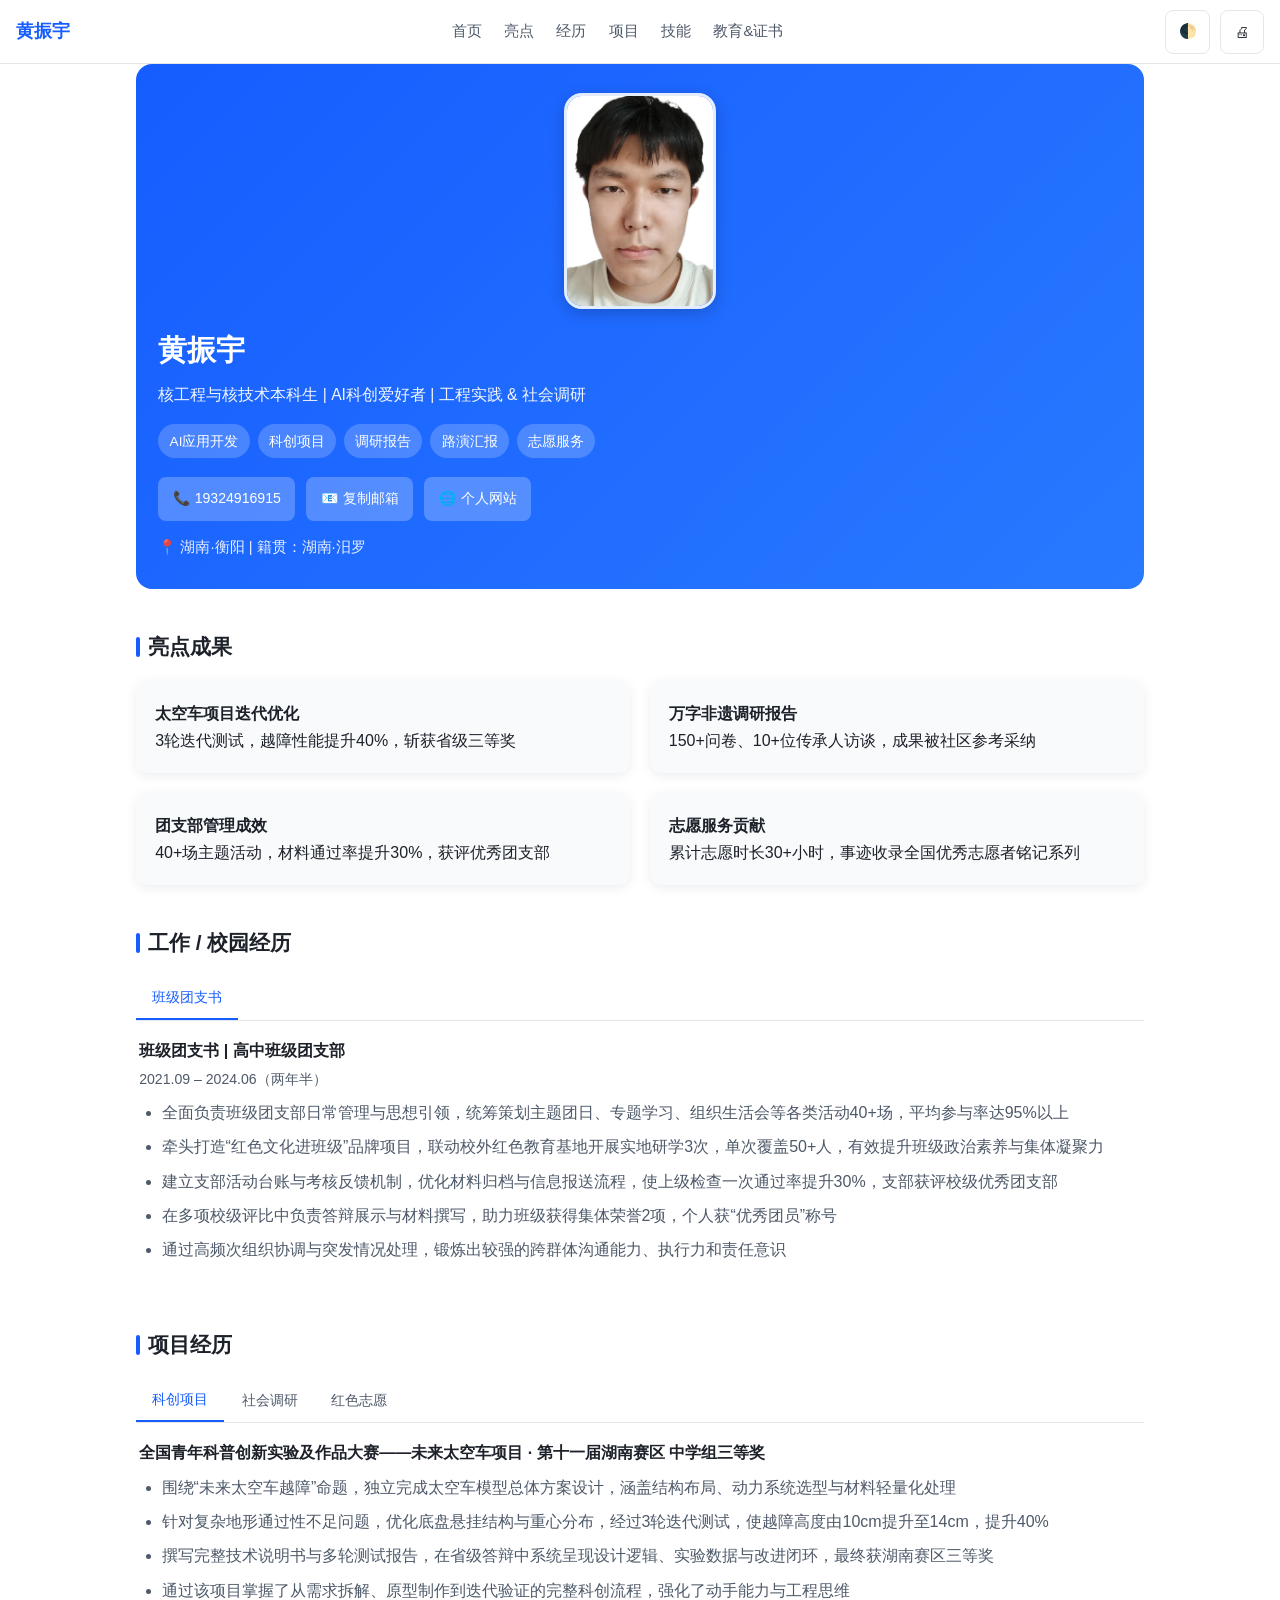
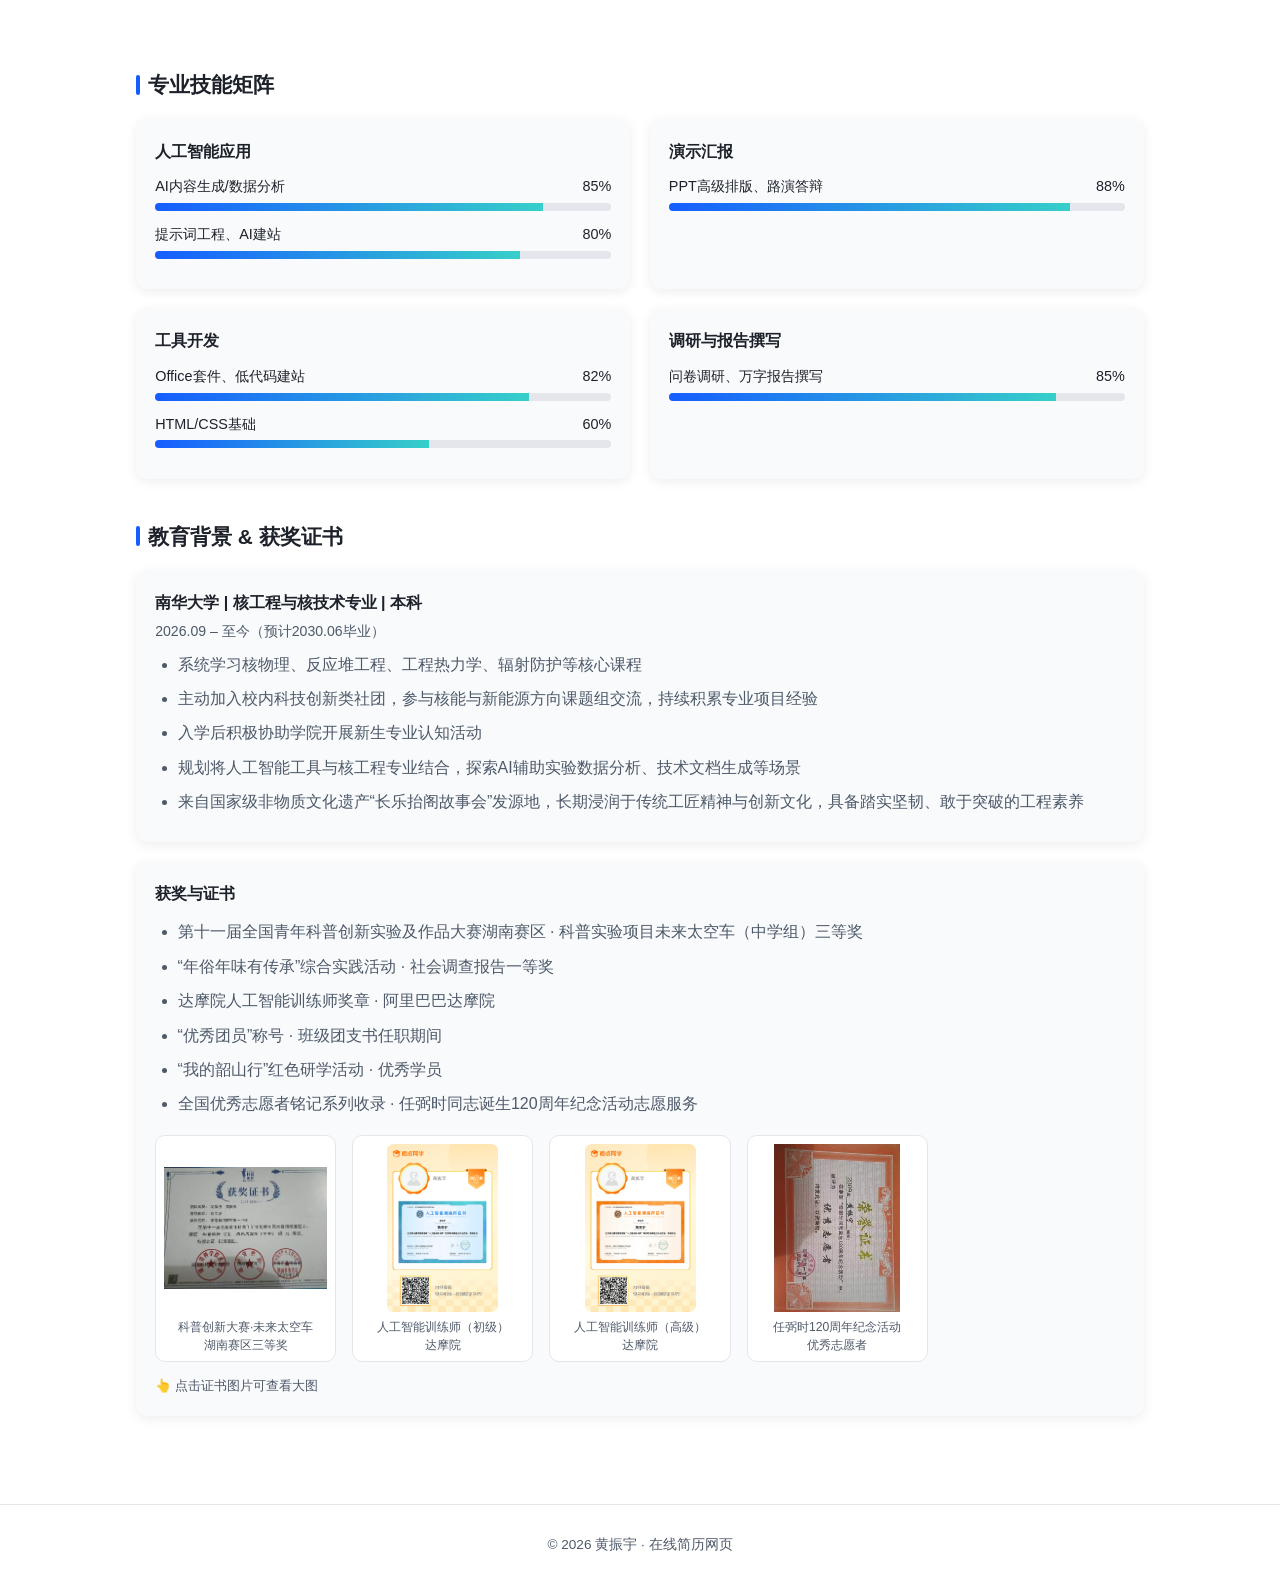
==== index.html @ b3773272 "Rename resume HTML to index.html for GitHub Pages" ====
<!DOCTYPE html>
<html lang="zh‑CN">
<head>
    <meta charset="UTF-8">
    <!-- 移动优先 viewport，禁止缩放 -->
    <meta name="viewport" content="width=device-width, initial-scale=1.0, maximum-scale=1.0, user-scalable=no">
    <title>黄振宇 - 个人简历</title>
    <style>
        :root {
            --primary:#165DFF;
            --secondary:#36CFC9;
            --bg-main:#ffffff;
            --bg-card:#f8fafc;
            --bg-nav:rgba(255,255,255,.94);
            --text-main:#1d2129;
            --text-secondary:#4e5969;
            --border:#e5e6eb;
            --shadow:0 3px 12px rgba(0,0,0,.07);
            --tap:180ms ease;
        }
        .dark{
            --primary:#4080ff;
            --secondary:#36CFC9;
            --bg-main:#17171a;
            --bg-card:#232327;
            --bg-nav:rgba(23,23,26,.94);
            --text-main:#f2f3f5;
            --text-secondary:#b8b9bf;
            --border:#333338;
            --shadow:0 3px 12px rgba(0,0,0,.32);
        }
        @media(prefers-reduced-motion:reduce){*,::before,::after{animation:none !important;transition:none !important;}}
        *{margin:0;padding:0;box-sizing:border-box;-webkit-tap-highlight-color:transparent;}
        html{scroll-behavior:smooth;font-size:16px;}
        body{
            font-family:-apple-system,BlinkMacSystemFont,"PingFang SC","Microsoft YaHei",sans-serif;
            background:var(--bg-main);
            color:var(--text-main);
            line-height:1.7;
            transition:background var(--tap),color var(--tap);
            padding-top:64px;
        }
        nav{
            position:fixed;top:0;left:0;right:0;height:64px;
            background:var(--bg-nav);
            backdrop-filter:blur(10px);
            border-bottom:1px solid var(--border);
            z-index:999;
            padding:0 1rem;
        }
        .nav-inner{
            width:100%;height:100%;display:flex;justify-content:space-between;align-items:center;
        }
        .nav-logo{font-weight:700;font-size:1.1rem;color:var(--primary)}
        .nav-links{display:none;}
        .nav-actions{display:flex;gap:.6rem}
        button{
            min-height:44px;min-width:44px;
            cursor:pointer;border:none;border-radius:8px;
            padding:.5rem .8rem;font-size:.9rem;
            transition:all var(--tap);
        }
        .btn-ghost{background:transparent;border:1px solid var(--border);color:var(--text-main)}
        .btn-ghost:active{background:var(--bg-card)}
        .container{width:100%;max-width:720px;margin:0 auto;padding:0 1rem 3rem;}
        section{margin-bottom:2.5rem}
        .hero{
            padding:1.8rem 1.4rem;border-radius:16px;
            background:linear-gradient(135deg,var(--primary),#2979ff);color:#fff;
        }
        .hero h1{font-size:1.8rem;margin-bottom:.4rem}
        .hero-sub{font-size:.98rem;opacity:.94;margin-bottom:1rem}
        .badge-row{display:flex;flex-wrap:wrap;gap:.5rem;margin:1rem 0}
        .badge{background:rgba(255,255,255,.2);padding:.32rem .7rem;border-radius:999px;font-size:.85rem}
        .contact-row{display:flex;flex-wrap:wrap;gap:.7rem;margin-top:1.2rem}
        .contact-btn{
            min-height:44px;
            background:rgba(255,255,255,.24);color:#fff;text-decoration:none;
            padding:.5rem .9rem;border-radius:8px;font-size:.88rem;display:inline-flex;gap:.3rem;align-items:center;
        }
        .section-title{font-size:1.3rem;font-weight:600;margin-bottom:1rem;display:flex;align-items:center;gap:.5rem}
        .section-title::before{content:"";width:4px;height:20px;background:var(--primary);border-radius:2px}
        .highlight-grid{display:grid;grid-template-columns:1fr;gap:1rem}
        .card{
            background:var(--bg-card);border-radius:12px;padding:1.2rem;
            box-shadow:var(--shadow);transition:transform var(--tap),box-shadow var(--tap);
        }
        .card:active{transform:translateY(-2px)}
        .tabs-wrap{margin-top:.8rem}
        .tab-bar{display:flex;overflow-x:auto;-webkit-overflow-scrolling:touch;border-bottom:1px solid var(--border);gap:.1rem}
        .tab-btn{
            background:transparent;color:var(--text-secondary);
            border-radius:8px 8px 0 0;padding:.7rem 1rem;white-space:nowrap;
        }
        .tab-btn.active{color:var(--primary);border-bottom:2px solid var(--primary)}
        .tab-panel{display:none;padding:1rem .2rem}
        .tab-panel.active{display:block}
        .timeline-item{margin-bottom:1.4rem;padding-bottom:1.2rem;border-bottom:1px dashed var(--border)}
        .timeline-item:last-child{border:none;margin-bottom:0;padding-bottom:0}
        .item-head{display:flex;flex-direction:column;gap:.2rem;margin-bottom:.4rem}
        .item-title{font-weight:600;font-size:1rem}
        .item-time{color:var(--text-secondary);font-size:.88rem}
        ul{padding-left:1.4rem;color:var(--text-secondary)}
        li{margin:.45rem 0}
        .skill-matrix{display:grid;grid-template-columns:1fr;gap:1.2rem}
        .skill-group h4{margin-bottom:.6rem}
        .skill-bar-wrap{margin-bottom:.7rem}
        .skill-name{display:flex;justify-content:space-between;font-size:.9rem;margin-bottom:.25rem}
        .skill-bar-bg{height:8px;background:var(--border);border-radius:999px;overflow:hidden}
        .skill-bar-fill{height:100%;background:linear-gradient(90deg,var(--primary),var(--secondary))}
        footer{text-align:center;color:var(--text-secondary);font-size:.85rem;padding:1.8rem 1rem;border-top:1px solid var(--border)}
        #backTop{
            position:fixed;bottom:20px;right:16px;width:48px;height:48px;border-radius:50%;
            background:var(--primary);color:#fff;border:none;box-shadow:var(--shadow);display:none;z-index:100;
        }
        /* 头像 */
        .avatar{
            width:128px;height:182px;border-radius:18px;
            object-fit:cover;
            margin:0 auto 1.1rem;display:block;
            border:3px solid rgba(255,255,255,.88);
            box-shadow:0 4px 16px rgba(0,0,0,.2);
        }
        @media(min-width:720px){.avatar{width:152px;height:216px}}
        /* 证书展示墙 */
        .cert-grid{display:grid;grid-template-columns:repeat(auto-fill,minmax(150px,1fr));gap:1rem;margin-top:1.1rem}
        .cert-item{
            background:var(--bg-main);border:1px solid var(--border);border-radius:10px;
            padding:.5rem .5rem .4rem;cursor:zoom-in;margin:0;
            transition:transform var(--tap),box-shadow var(--tap);
        }
        .cert-item:hover{transform:translateY(-3px);box-shadow:var(--shadow)}
        .cert-item img{width:100%;height:168px;object-fit:contain;border-radius:6px;background:#fff}
        .cert-cap{font-size:.76rem;color:var(--text-secondary);text-align:center;margin-top:.45rem;line-height:1.45}
        /* 证书灯箱 */
        .lightbox{
            position:fixed;inset:0;background:rgba(0,0,0,.84);z-index:2000;
            display:none;align-items:center;justify-content:center;flex-direction:column;padding:1.2rem;
        }
        .lightbox.open{display:flex}
        .lightbox img{max-width:100%;max-height:76vh;border-radius:8px;box-shadow:0 10px 36px rgba(0,0,0,.55)}
        .lightbox-cap{color:#fff;margin-top:.85rem;font-size:.9rem;text-align:center}
        .lightbox-close{
            position:absolute;top:12px;right:12px;width:44px;height:44px;border-radius:50%;
            background:rgba(255,255,255,.16);color:#fff;font-size:1.5rem;line-height:44px;text-align:center;
            cursor:pointer;border:none;padding:0;
        }
        /* 打印样式 */
        @media print{
            nav,#backTop,.nav-actions{display:none !important}
            body{padding-top:0;background:#fff !important;color:#000 !important}
            .hero{background:#fff !important;color:#000 !important}
            .badge{background:#eee !important}
            .contact-btn{background:#eee !important;color:#000 !important}
            .card{box-shadow:none;border:1px solid #ddd}
            .cert-grid{grid-template-columns:1fr 1fr;gap:.6rem}
            .cert-item img{height:120px}
        }
        /* 平板大屏增强 */
        @media(min-width:720px){
            .highlight-grid,.skill-matrix{grid-template-columns:1fr 1fr;gap:1.2rem}
            .nav-links{display:flex;gap:1.4rem}
            .nav-links a{color:var(--text-secondary);text-decoration:none;font-size:.92rem}
            .nav-links a:hover{color:var(--primary)}
            .container{max-width:1040px}
        }
        /* 性能优化：图片基础样式 + 懒加载兼容提示 */
        img{
            max-width:100%;
            height:auto;
            display:block;
        }
    </style>
</head>
<body>
    <nav>
        <div class="nav-inner">
            <div class="nav-logo">黄振宇</div>
            <div class="nav-links">
                <a href="#hero">首页</a>
                <a href="#highlights">亮点</a>
                <a href="#experience">经历</a>
                <a href="#projects">项目</a>
                <a href="#skills">技能</a>
                <a href="#edu">教育&证书</a>
            </div>
            <div class="nav-actions">
                <button id="themeToggle" class="btn-ghost">🌓</button>
                <button id="printBtn" class="btn-ghost">🖨</button>
            </div>
        </div>
    </nav>
    <main class="container">
        <section id="hero" class="hero">
            <img class="avatar" src="[data-uri]" alt="黄振宇证件照" width="128" height="182">
            <h1>黄振宇</h1>
            <div class="hero-sub">核工程与核技术本科生 | AI科创爱好者 | 工程实践 & 社会调研</div>
            <div class="badge-row">
                <span class="badge">AI应用开发</span>
                <span class="badge">科创项目</span>
                <span class="badge">调研报告</span>
                <span class="badge">路演汇报</span>
                <span class="badge">志愿服务</span>
            </div>
            <div class="contact-row">
                <a class="contact-btn" href="tel:19324916915">📞 19324916915</a>
                <button class="contact-btn" id="copyMail">📧 复制邮箱</button>
                <a class="contact-btn" target="_blank" href="https://huangzhenyu.netlify.app">🌐 个人网站</a>
            </div>
            <div style="margin-top:.9rem;font-size:.92rem;opacity:0.9;">📍 湖南·衡阳 | 籍贯：湖南·汨罗</div>
        </section>
        <!-- 如果后续添加头像图片，使用下面WebP+懒加载写法示例
        <picture>
            <source srcset="avatar.webp" type="image/webp">
            <img src="avatar.jpg" alt="头像" loading="lazy" width="200" height="200">
        </picture>
        -->
        <section id="highlights">
            <h2 class="section-title">亮点成果</h2>
            <div class="highlight-grid">
                <div class="card">
                    <h4>太空车项目迭代优化</h4>
                    <p>3轮迭代测试，越障性能提升40%，斩获省级三等奖</p>
                </div>
                <div class="card">
                    <h4>万字非遗调研报告</h4>
                    <p>150+问卷、10+位传承人访谈，成果被社区参考采纳</p>
                </div>
                <div class="card">
                    <h4>团支部管理成效</h4>
                    <p>40+场主题活动，材料通过率提升30%，获评优秀团支部</p>
                </div>
                <div class="card">
                    <h4>志愿服务贡献</h4>
                    <p>累计志愿时长30+小时，事迹收录全国优秀志愿者铭记系列</p>
                </div>
            </div>
        </section>
        <section id="experience">
            <h2 class="section-title">工作 / 校园经历</h2>
            <div class="tabs-wrap">
                <div class="tab-bar" role="tablist">
                    <button class="tab-btn active" role="tab" aria-selected="true" data-panel-id="exp‑1">班级团支书</button>
                </div>
                <div id="exp‑1" class="tab-panel active" role="tabpanel">
                    <div class="timeline-item">
                        <div class="item-head">
                            <div class="item-title">班级团支书 | 高中班级团支部</div>
                            <div class="item-time">2021.09 – 2024.06（两年半）</div>
                        </div>
                        <ul>
                            <li>全面负责班级团支部日常管理与思想引领，统筹策划主题团日、专题学习、组织生活会等各类活动40+场，平均参与率达95%以上</li>
                            <li>牵头打造“红色文化进班级”品牌项目，联动校外红色教育基地开展实地研学3次，单次覆盖50+人，有效提升班级政治素养与集体凝聚力</li>
                            <li>建立支部活动台账与考核反馈机制，优化材料归档与信息报送流程，使上级检查一次通过率提升30%，支部获评校级优秀团支部</li>
                            <li>在多项校级评比中负责答辩展示与材料撰写，助力班级获得集体荣誉2项，个人获“优秀团员”称号</li>
                            <li>通过高频次组织协调与突发情况处理，锻炼出较强的跨群体沟通能力、执行力和责任意识</li>
                        </ul>
                    </div>
                </div>
            </div>
        </section>
        <section id="projects">
            <h2 class="section-title">项目经历</h2>
            <div class="tabs-wrap">
                <div class="tab-bar" role="tablist">
                    <button class="tab-btn active" role="tab" aria-selected="true" data-panel-id="proj‑1">科创项目</button>
                    <button class="tab-btn" role="tab" aria-selected="false" data-panel-id="proj‑2">社会调研</button>
                    <button class="tab-btn" role="tab" aria-selected="false" data-panel-id="proj‑3">红色志愿</button>
                </div>
                <div id="proj‑1" class="tab-panel active" role="tabpanel">
                    <div class="timeline-item">
                        <div class="item-head">
                            <div class="item-title">全国青年科普创新实验及作品大赛——未来太空车项目 · 第十一届湖南赛区 中学组三等奖</div>
                        </div>
                        <ul>
                            <li>围绕“未来太空车越障”命题，独立完成太空车模型总体方案设计，涵盖结构布局、动力系统选型与材料轻量化处理</li>
                            <li>针对复杂地形通过性不足问题，优化底盘悬挂结构与重心分布，经过3轮迭代测试，使越障高度由10cm提升至14cm，提升40%</li>
                            <li>撰写完整技术说明书与多轮测试报告，在省级答辩中系统呈现设计逻辑、实验数据与改进闭环，最终获湖南赛区三等奖</li>
                            <li>通过该项目掌握了从需求拆解、原型制作到迭代验证的完整科创流程，强化了动手能力与工程思维</li>
                        </ul>
                    </div>
                </div>
                <div id="proj‑2" class="tab-panel" role="tabpanel">
                    <div class="timeline-item">
                        <div class="item-head">
                            <div class="item-title">“年俗年味有传承”综合实践活动——社会调查报告 · 一等奖</div>
                        </div>
                        <ul>
                            <li>以家乡长乐古镇年俗文化变迁为选题，聚焦国家级非遗“长乐抬阁故事会”的传承现状，设计结构化问卷并回收有效样本150+份，覆盖18岁以下、18‑45岁、45岁以上三个年龄群体</li>
                            <li>采用实地访谈与参与观察法，访谈非遗传承人、古镇长者及文化工作者10+位，整理口述资料2万余字，系统梳理抬阁故事会从筹备、展演到传承的完整链条</li>
                            <li>独立完成8000字调查报告，提出“数字传播+校园传承+文旅融合”三路径保护建议，获综合实践活动一等奖</li>
                            <li>报告被选为校级优秀案例进行展示，相关建议被社区文化站参考采纳，并作为长乐镇非遗进校园活动素材</li>
                        </ul>
                    </div>
                </div>
                <div id="proj‑3" class="tab-panel" role="tabpanel">
                    <div class="timeline-item">
                        <div class="item-head">
                            <div class="item-title">红色文化学习与志愿服务项目</div>
                        </div>
                        <ul>
                            <li>作为核心志愿者参与任弼时同志诞生120周年纪念活动，负责来宾引导、讲解辅助与现场秩序维护，累计服务时长30+小时，事迹被收录于全国优秀志愿者铭记系列</li>
                            <li>参加“我的韶山行”红色研学活动，围绕“青年毛泽东成长路径”开展实地调研与微课题研究，完成专题汇报并获“优秀学员”称号</li>
                            <li>将研学成果转化为PPT课件与分享讲稿，在班级和年级开展3场红色主题分享会，累计覆盖200+人，推动红色文化在青年群体中传播</li>
                            <li>通过系列活动提升了公众表达、内容提炼与志愿服务能力，进一步坚定服务集体、奉献社会的职业信念</li>
                        </ul>
                    </div>
                </div>
            </div>
        </section>
        <section id="skills">
            <h2 class="section-title">专业技能矩阵</h2>
            <div class="skill-matrix">
                <div class="skill-group card">
                    <h4>人工智能应用</h4>
                    <div class="skill-bar-wrap">
                        <div class="skill-name"><span>AI内容生成/数据分析</span><span>85%</span></div>
                        <div class="skill-bar-bg"><div class="skill-bar-fill" style="width:85%"></div></div>
                    </div>
                    <div class="skill-bar-wrap">
                        <div class="skill-name"><span>提示词工程、AI建站</span><span>80%</span></div>
                        <div class="skill-bar-bg"><div class="skill-bar-fill" style="width:80%"></div></div>
                    </div>
                </div>
                <div class="skill-group card">
                    <h4>演示汇报</h4>
                    <div class="skill-bar-wrap">
                        <div class="skill-name"><span>PPT高级排版、路演答辩</span><span>88%</span></div>
                        <div class="skill-bar-bg"><div class="skill-bar-fill" style="width:88%"></div></div>
                    </div>
                </div>
                <div class="skill-group card">
                    <h4>工具开发</h4>
                    <div class="skill-bar-wrap">
                        <div class="skill-name"><span>Office套件、低代码建站</span><span>82%</span></div>
                        <div class="skill-bar-bg"><div class="skill-bar-fill" style="width:82%"></div></div>
                    </div>
                    <div class="skill-bar-wrap">
                        <div class="skill-name"><span>HTML/CSS基础</span><span>60%</span></div>
                        <div class="skill-bar-bg"><div class="skill-bar-fill" style="width:60%"></div></div>
                    </div>
                </div>
                <div class="skill-group card">
                    <h4>调研与报告撰写</h4>
                    <div class="skill-bar-wrap">
                        <div class="skill-name"><span>问卷调研、万字报告撰写</span><span>85%</span></div>
                        <div class="skill-bar-bg"><div class="skill-bar-fill" style="width:85%"></div></div>
                    </div>
                </div>
            </div>
        </section>
        <section id="edu">
            <h2 class="section-title">教育背景 &amp; 获奖证书</h2>
            <div class="card">
                <div class="timeline-item">
                    <div class="item-head">
                        <div class="item-title">南华大学 | 核工程与核技术专业 | 本科</div>
                        <div class="item-time">2026.09 – 至今（预计2030.06毕业）</div>
                    </div>
                    <ul>
                        <li>系统学习核物理、反应堆工程、工程热力学、辐射防护等核心课程</li>
                        <li>主动加入校内科技创新类社团，参与核能与新能源方向课题组交流，持续积累专业项目经验</li>
                        <li>入学后积极协助学院开展新生专业认知活动</li>
                        <li>规划将人工智能工具与核工程专业结合，探索AI辅助实验数据分析、技术文档生成等场景</li>
                        <li>来自国家级非物质文化遗产“长乐抬阁故事会”发源地，长期浸润于传统工匠精神与创新文化，具备踏实坚韧、敢于突破的工程素养</li>
                    </ul>
                </div>
            </div>
            <div class="card" style="margin-top:1.2rem">
                <h4 style="margin-bottom:.7rem">获奖与证书</h4>
                <ul>
                    <li>第十一届全国青年科普创新实验及作品大赛湖南赛区 · 科普实验项目未来太空车（中学组）三等奖</li>
                    <li>“年俗年味有传承”综合实践活动 · 社会调查报告一等奖</li>
                    <li>达摩院人工智能训练师奖章 · 阿里巴巴达摩院</li>
                    <li>“优秀团员”称号 · 班级团支书任职期间</li>
                    <li>“我的韶山行”红色研学活动 · 优秀学员</li>
                    <li>全国优秀志愿者铭记系列收录 · 任弼时同志诞生120周年纪念活动志愿服务</li>
                </ul>
                <div class="cert-grid">
                    <figure class="cert-item" tabindex="0" role="button" aria-label="查看证书大图">
                        <img src="[data-uri]" alt="第十一届全国青年科普创新实验暨作品大赛湖南赛区三等奖" loading="lazy">
                        <figcaption class="cert-cap">科普创新大赛·未来太空车<br>湖南赛区三等奖</figcaption>
                    </figure>
                    <figure class="cert-item" tabindex="0" role="button" aria-label="查看证书大图">
                        <img src="[data-uri]" alt="人工智能训练师初级证书" loading="lazy">
                        <figcaption class="cert-cap">人工智能训练师（初级）<br>达摩院</figcaption>
                    </figure>
                    <figure class="cert-item" tabindex="0" role="button" aria-label="查看证书大图">
                        <img src="[data-uri]" alt="人工智能训练师高级证书" loading="lazy">
                        <figcaption class="cert-cap">人工智能训练师（高级）<br>达摩院</figcaption>
                    </figure>
                    <figure class="cert-item" tabindex="0" role="button" aria-label="查看证书大图">
                        <img src="[data-uri]" alt="任弼时同志诞生120周年纪念活动优秀志愿者证书" loading="lazy">
                        <figcaption class="cert-cap">任弼时120周年纪念活动<br>优秀志愿者</figcaption>
                    </figure>
                </div>
                <p style="margin-top:.8rem;font-size:.8rem;color:var(--text-secondary)">👆 点击证书图片可查看大图</p>
            </div>
        </section>
    </main>
    <footer>© 2026 黄振宇 · 在线简历网页</footer>
    <button id="backTop">↑</button>
    <div id="lightbox" class="lightbox" role="dialog" aria-modal="true" aria-label="证书大图预览">
        <button id="lbClose" class="lightbox-close" aria-label="关闭预览">×</button>
        <img id="lbImg" src="" alt="">
        <div id="lbCap" class="lightbox-cap"></div>
    </div>
    <script defer>
        const resume = {
            name:"黄振宇",phone:"19324916915",email:"19324916915@163.com",qq:"3847263450",website:"huangzhenyu.netlify.app"
        };
        //Tab切换
        document.querySelectorAll(".tab-btn").forEach(btn=>{
            btn.addEventListener("click",()=>{
                const panelId=btn.dataset.panelId;
                const parentBar=btn.closest(".tab-bar");
                parentBar.querySelectorAll(".tab-btn").forEach(b=>{b.classList.remove("active");b.setAttribute("aria-selected","false");});
                btn.classList.add("active");btn.setAttribute("aria-selected","true");
                const wrap=parentBar.parentElement;
                wrap.querySelectorAll(".tab-panel").forEach(panel=>panel.classList.remove("active"));
                document.getElementById(panelId).classList.add("active");
            });
        });
        //Tab键盘导航
        document.querySelectorAll('.tab-bar').forEach(bar=>{
            const tabs=Array.from(bar.querySelectorAll('.tab-btn'));
            bar.addEventListener('keydown',e=>{
                const idx=tabs.indexOf(document.activeElement);
                if(e.key==='ArrowRight'){const next=tabs[(idx+1)%tabs.length];next.focus();next.click();}
                else if(e.key==='ArrowLeft'){const prev=tabs[(idx-1+tabs.length)%tabs.length];prev.focus();prev.click();}
            })
        })
        //深浅色模式
        const themeToggle=document.getElementById("themeToggle");
        if(localStorage.getItem("theme")==="dark") document.body.classList.add("dark");
        themeToggle.addEventListener("click",()=>{
            document.body.classList.toggle("dark");
            localStorage.setItem("theme",document.body.classList.contains("dark")?"dark":"light");
        })
        //打印
        document.getElementById("printBtn").onclick=()=>window.print();
        //复制邮箱
        document.getElementById("copyMail").addEventListener("click",async()=>{
            await navigator.clipboard.writeText(resume.email);
            alert("邮箱复制成功："+resume.email);
        })
        //返回顶部
        const backTop=document.getElementById("backTop");
        window.addEventListener("scroll",()=>{backTop.style.display=window.scrollY>400?"block":"none";})
        backTop.onclick=()=>window.scrollTo({top:0,behavior:"smooth"})
        //证书灯箱
        const lightbox=document.getElementById("lightbox");
        const lbImg=document.getElementById("lbImg");
        const lbCap=document.getElementById("lbCap");
        function closeLightbox(){lightbox.classList.remove("open");}
        document.querySelectorAll(".cert-item").forEach(item=>{
            item.addEventListener("click",()=>{
                const img=item.querySelector("img");
                lbImg.src=img.src;
                lbImg.alt=img.alt;
                lbCap.textContent=item.querySelector(".cert-cap").textContent.replace(/<br>/g," ");
                lightbox.classList.add("open");
            });
            item.addEventListener("keydown",e=>{if(e.key==="Enter"||e.key===" "){e.preventDefault();item.click();}});
        });
        document.getElementById("lbClose").addEventListener("click",closeLightbox);
        lightbox.addEventListener("click",e=>{if(e.target===lightbox)closeLightbox();});
        document.addEventListener("keydown",e=>{if(e.key==="Escape")closeLightbox();});
    </script>
</body>
</html>
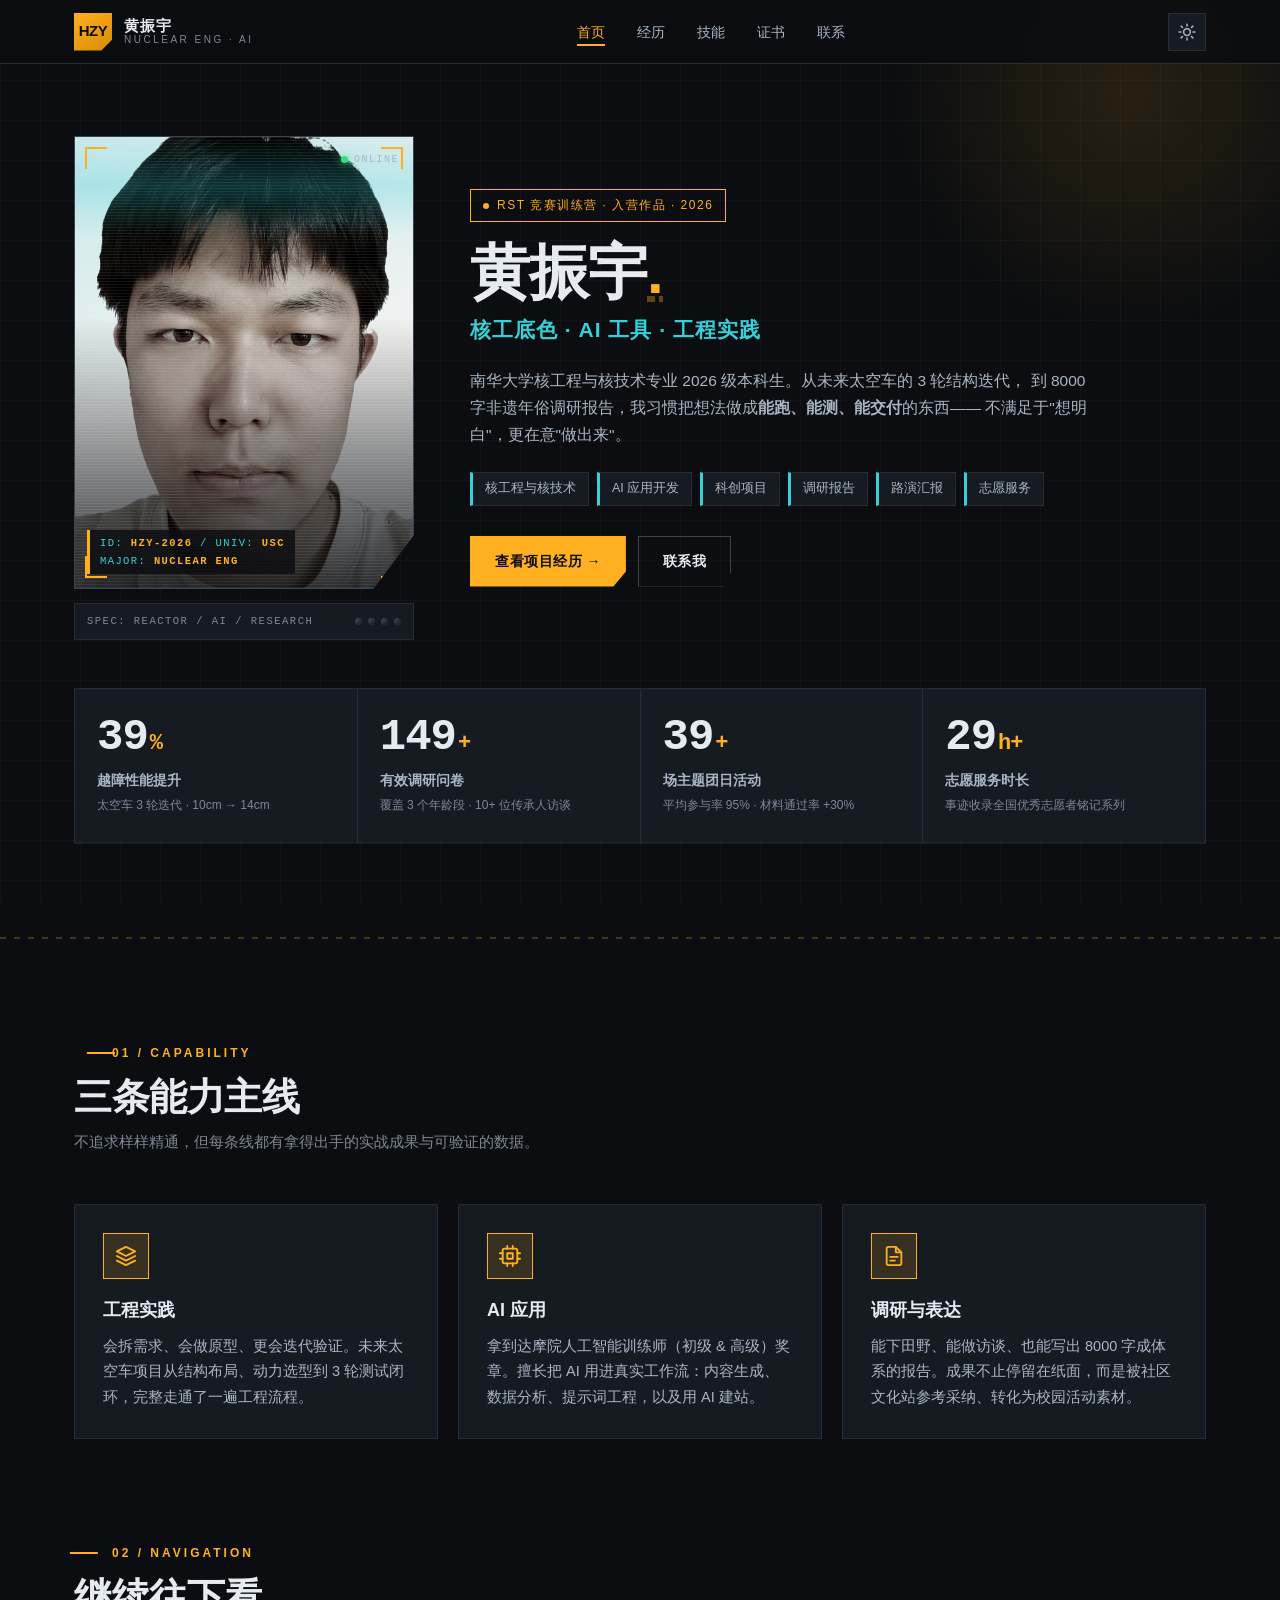
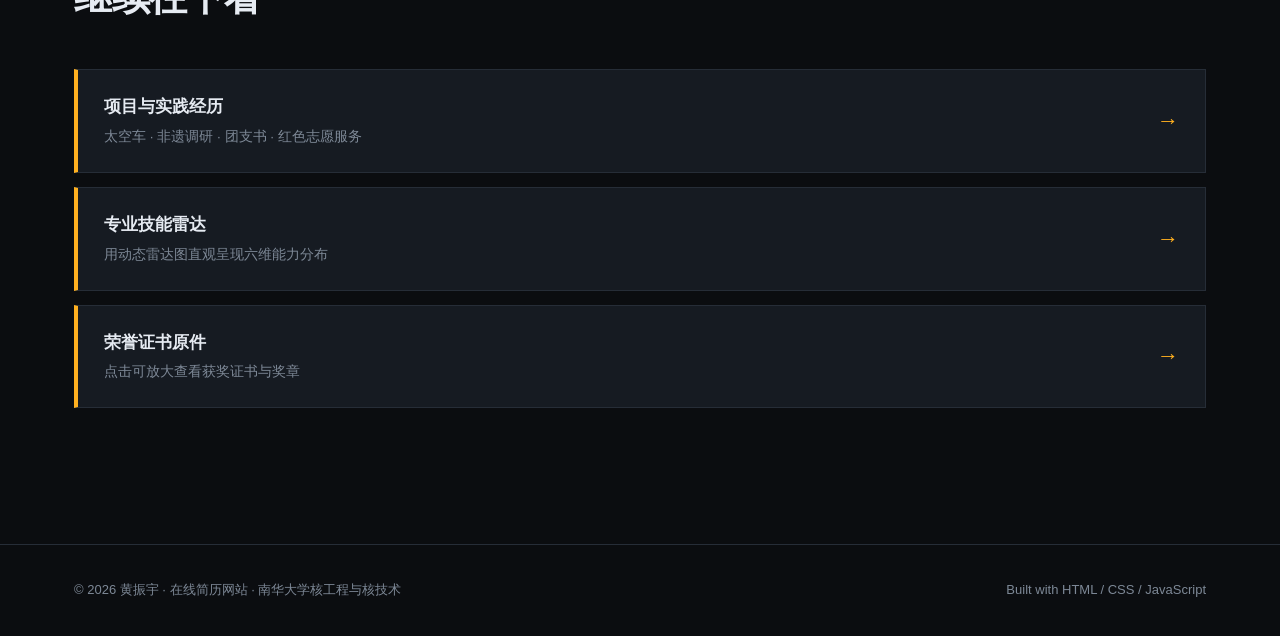
==== commit a4ea8dc8: "重构个人简历网站：多页面架构 + 核工重型机械风 - 由单文件改为多页面站点：首页 / 经历 / 技能 / 证书 / 联系 - 证书页改为 3D 翻转卡片：正面证书原图，背面记录来历与关键数据 - 首" ====
--- a/index.html
+++ b/index.html
@@ -1,471 +1,213 @@
 <!DOCTYPE html>
-<html lang="zh‑CN">
+<html lang="zh-CN" data-theme="dark">
 <head>
-    <meta charset="UTF-8">
-    <!-- 移动优先 viewport，禁止缩放 -->
-    <meta name="viewport" content="width=device-width, initial-scale=1.0, maximum-scale=1.0, user-scalable=no">
-    <title>黄振宇 - 个人简历</title>
-    <style>
-        :root {
-            --primary:#165DFF;
-            --secondary:#36CFC9;
-            --bg-main:#ffffff;
-            --bg-card:#f8fafc;
-            --bg-nav:rgba(255,255,255,.94);
-            --text-main:#1d2129;
-            --text-secondary:#4e5969;
-            --border:#e5e6eb;
-            --shadow:0 3px 12px rgba(0,0,0,.07);
-            --tap:180ms ease;
-        }
-        .dark{
-            --primary:#4080ff;
-            --secondary:#36CFC9;
-            --bg-main:#17171a;
-            --bg-card:#232327;
-            --bg-nav:rgba(23,23,26,.94);
-            --text-main:#f2f3f5;
-            --text-secondary:#b8b9bf;
-            --border:#333338;
-            --shadow:0 3px 12px rgba(0,0,0,.32);
-        }
-        @media(prefers-reduced-motion:reduce){*,::before,::after{animation:none !important;transition:none !important;}}
-        *{margin:0;padding:0;box-sizing:border-box;-webkit-tap-highlight-color:transparent;}
-        html{scroll-behavior:smooth;font-size:16px;}
-        body{
-            font-family:-apple-system,BlinkMacSystemFont,"PingFang SC","Microsoft YaHei",sans-serif;
-            background:var(--bg-main);
-            color:var(--text-main);
-            line-height:1.7;
-            transition:background var(--tap),color var(--tap);
-            padding-top:64px;
-        }
-        nav{
-            position:fixed;top:0;left:0;right:0;height:64px;
-            background:var(--bg-nav);
-            backdrop-filter:blur(10px);
-            border-bottom:1px solid var(--border);
-            z-index:999;
-            padding:0 1rem;
-        }
-        .nav-inner{
-            width:100%;height:100%;display:flex;justify-content:space-between;align-items:center;
-        }
-        .nav-logo{font-weight:700;font-size:1.1rem;color:var(--primary)}
-        .nav-links{display:none;}
-        .nav-actions{display:flex;gap:.6rem}
-        button{
-            min-height:44px;min-width:44px;
-            cursor:pointer;border:none;border-radius:8px;
-            padding:.5rem .8rem;font-size:.9rem;
-            transition:all var(--tap);
-        }
-        .btn-ghost{background:transparent;border:1px solid var(--border);color:var(--text-main)}
-        .btn-ghost:active{background:var(--bg-card)}
-        .container{width:100%;max-width:720px;margin:0 auto;padding:0 1rem 3rem;}
-        section{margin-bottom:2.5rem}
-        .hero{
-            padding:1.8rem 1.4rem;border-radius:16px;
-            background:linear-gradient(135deg,var(--primary),#2979ff);color:#fff;
-        }
-        .hero h1{font-size:1.8rem;margin-bottom:.4rem}
-        .hero-sub{font-size:.98rem;opacity:.94;margin-bottom:1rem}
-        .badge-row{display:flex;flex-wrap:wrap;gap:.5rem;margin:1rem 0}
-        .badge{background:rgba(255,255,255,.2);padding:.32rem .7rem;border-radius:999px;font-size:.85rem}
-        .contact-row{display:flex;flex-wrap:wrap;gap:.7rem;margin-top:1.2rem}
-        .contact-btn{
-            min-height:44px;
-            background:rgba(255,255,255,.24);color:#fff;text-decoration:none;
-            padding:.5rem .9rem;border-radius:8px;font-size:.88rem;display:inline-flex;gap:.3rem;align-items:center;
-        }
-        .section-title{font-size:1.3rem;font-weight:600;margin-bottom:1rem;display:flex;align-items:center;gap:.5rem}
-        .section-title::before{content:"";width:4px;height:20px;background:var(--primary);border-radius:2px}
-        .highlight-grid{display:grid;grid-template-columns:1fr;gap:1rem}
-        .card{
-            background:var(--bg-card);border-radius:12px;padding:1.2rem;
-            box-shadow:var(--shadow);transition:transform var(--tap),box-shadow var(--tap);
-        }
-        .card:active{transform:translateY(-2px)}
-        .tabs-wrap{margin-top:.8rem}
-        .tab-bar{display:flex;overflow-x:auto;-webkit-overflow-scrolling:touch;border-bottom:1px solid var(--border);gap:.1rem}
-        .tab-btn{
-            background:transparent;color:var(--text-secondary);
-            border-radius:8px 8px 0 0;padding:.7rem 1rem;white-space:nowrap;
-        }
-        .tab-btn.active{color:var(--primary);border-bottom:2px solid var(--primary)}
-        .tab-panel{display:none;padding:1rem .2rem}
-        .tab-panel.active{display:block}
-        .timeline-item{margin-bottom:1.4rem;padding-bottom:1.2rem;border-bottom:1px dashed var(--border)}
-        .timeline-item:last-child{border:none;margin-bottom:0;padding-bottom:0}
-        .item-head{display:flex;flex-direction:column;gap:.2rem;margin-bottom:.4rem}
-        .item-title{font-weight:600;font-size:1rem}
-        .item-time{color:var(--text-secondary);font-size:.88rem}
-        ul{padding-left:1.4rem;color:var(--text-secondary)}
-        li{margin:.45rem 0}
-        .skill-matrix{display:grid;grid-template-columns:1fr;gap:1.2rem}
-        .skill-group h4{margin-bottom:.6rem}
-        .skill-bar-wrap{margin-bottom:.7rem}
-        .skill-name{display:flex;justify-content:space-between;font-size:.9rem;margin-bottom:.25rem}
-        .skill-bar-bg{height:8px;background:var(--border);border-radius:999px;overflow:hidden}
-        .skill-bar-fill{height:100%;background:linear-gradient(90deg,var(--primary),var(--secondary))}
-        footer{text-align:center;color:var(--text-secondary);font-size:.85rem;padding:1.8rem 1rem;border-top:1px solid var(--border)}
-        #backTop{
-            position:fixed;bottom:20px;right:16px;width:48px;height:48px;border-radius:50%;
-            background:var(--primary);color:#fff;border:none;box-shadow:var(--shadow);display:none;z-index:100;
-        }
-        /* 头像 */
-        .avatar{
-            width:128px;height:182px;border-radius:18px;
-            object-fit:cover;
-            margin:0 auto 1.1rem;display:block;
-            border:3px solid rgba(255,255,255,.88);
-            box-shadow:0 4px 16px rgba(0,0,0,.2);
-        }
-        @media(min-width:720px){.avatar{width:152px;height:216px}}
-        /* 证书展示墙 */
-        .cert-grid{display:grid;grid-template-columns:repeat(auto-fill,minmax(150px,1fr));gap:1rem;margin-top:1.1rem}
-        .cert-item{
-            background:var(--bg-main);border:1px solid var(--border);border-radius:10px;
-            padding:.5rem .5rem .4rem;cursor:zoom-in;margin:0;
-            transition:transform var(--tap),box-shadow var(--tap);
-        }
-        .cert-item:hover{transform:translateY(-3px);box-shadow:var(--shadow)}
-        .cert-item img{width:100%;height:168px;object-fit:contain;border-radius:6px;background:#fff}
-        .cert-cap{font-size:.76rem;color:var(--text-secondary);text-align:center;margin-top:.45rem;line-height:1.45}
-        /* 证书灯箱 */
-        .lightbox{
-            position:fixed;inset:0;background:rgba(0,0,0,.84);z-index:2000;
-            display:none;align-items:center;justify-content:center;flex-direction:column;padding:1.2rem;
-        }
-        .lightbox.open{display:flex}
-        .lightbox img{max-width:100%;max-height:76vh;border-radius:8px;box-shadow:0 10px 36px rgba(0,0,0,.55)}
-        .lightbox-cap{color:#fff;margin-top:.85rem;font-size:.9rem;text-align:center}
-        .lightbox-close{
-            position:absolute;top:12px;right:12px;width:44px;height:44px;border-radius:50%;
-            background:rgba(255,255,255,.16);color:#fff;font-size:1.5rem;line-height:44px;text-align:center;
-            cursor:pointer;border:none;padding:0;
-        }
-        /* 打印样式 */
-        @media print{
-            nav,#backTop,.nav-actions{display:none !important}
-            body{padding-top:0;background:#fff !important;color:#000 !important}
-            .hero{background:#fff !important;color:#000 !important}
-            .badge{background:#eee !important}
-            .contact-btn{background:#eee !important;color:#000 !important}
-            .card{box-shadow:none;border:1px solid #ddd}
-            .cert-grid{grid-template-columns:1fr 1fr;gap:.6rem}
-            .cert-item img{height:120px}
-        }
-        /* 平板大屏增强 */
-        @media(min-width:720px){
-            .highlight-grid,.skill-matrix{grid-template-columns:1fr 1fr;gap:1.2rem}
-            .nav-links{display:flex;gap:1.4rem}
-            .nav-links a{color:var(--text-secondary);text-decoration:none;font-size:.92rem}
-            .nav-links a:hover{color:var(--primary)}
-            .container{max-width:1040px}
-        }
-        /* 性能优化：图片基础样式 + 懒加载兼容提示 */
-        img{
-            max-width:100%;
-            height:auto;
-            display:block;
-        }
-    </style>
+<meta charset="UTF-8">
+<meta name="viewport" content="width=device-width, initial-scale=1">
+<title>黄振宇 · 核工底色 · AI 工具 · 工程实践</title>
+<meta name="description" content="黄振宇的个人在线简历 —— 南华大学核工程与核技术专业本科生，AI 应用开发、科创项目、社会调研与志愿服务经历。">
+<link rel="stylesheet" href="assets/css/style.css">
 </head>
 <body>
-    <nav>
-        <div class="nav-inner">
-            <div class="nav-logo">黄振宇</div>
-            <div class="nav-links">
-                <a href="#hero">首页</a>
-                <a href="#highlights">亮点</a>
-                <a href="#experience">经历</a>
-                <a href="#projects">项目</a>
-                <a href="#skills">技能</a>
-                <a href="#edu">教育&证书</a>
-            </div>
-            <div class="nav-actions">
-                <button id="themeToggle" class="btn-ghost">🌓</button>
-                <button id="printBtn" class="btn-ghost">🖨</button>
-            </div>
-        </div>
-    </nav>
-    <main class="container">
-        <section id="hero" class="hero">
-            <img class="avatar" src="[data-uri]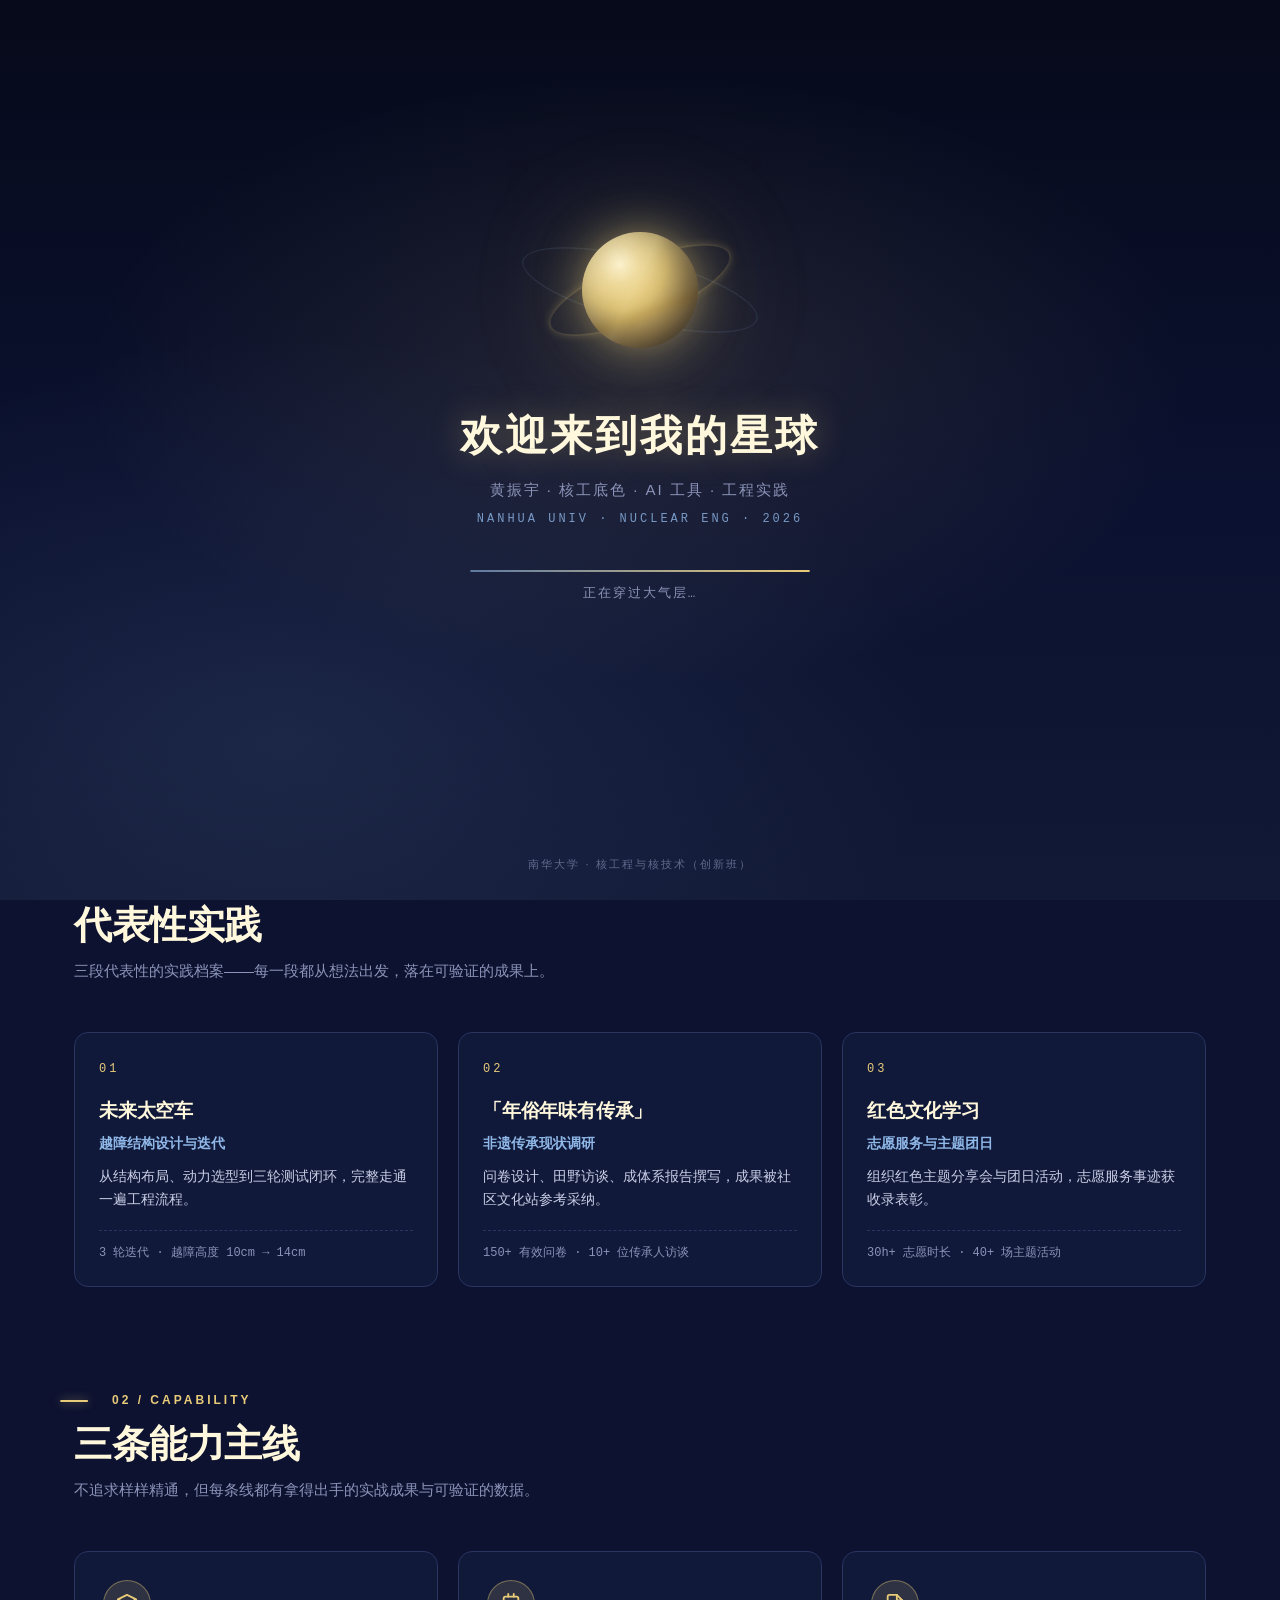
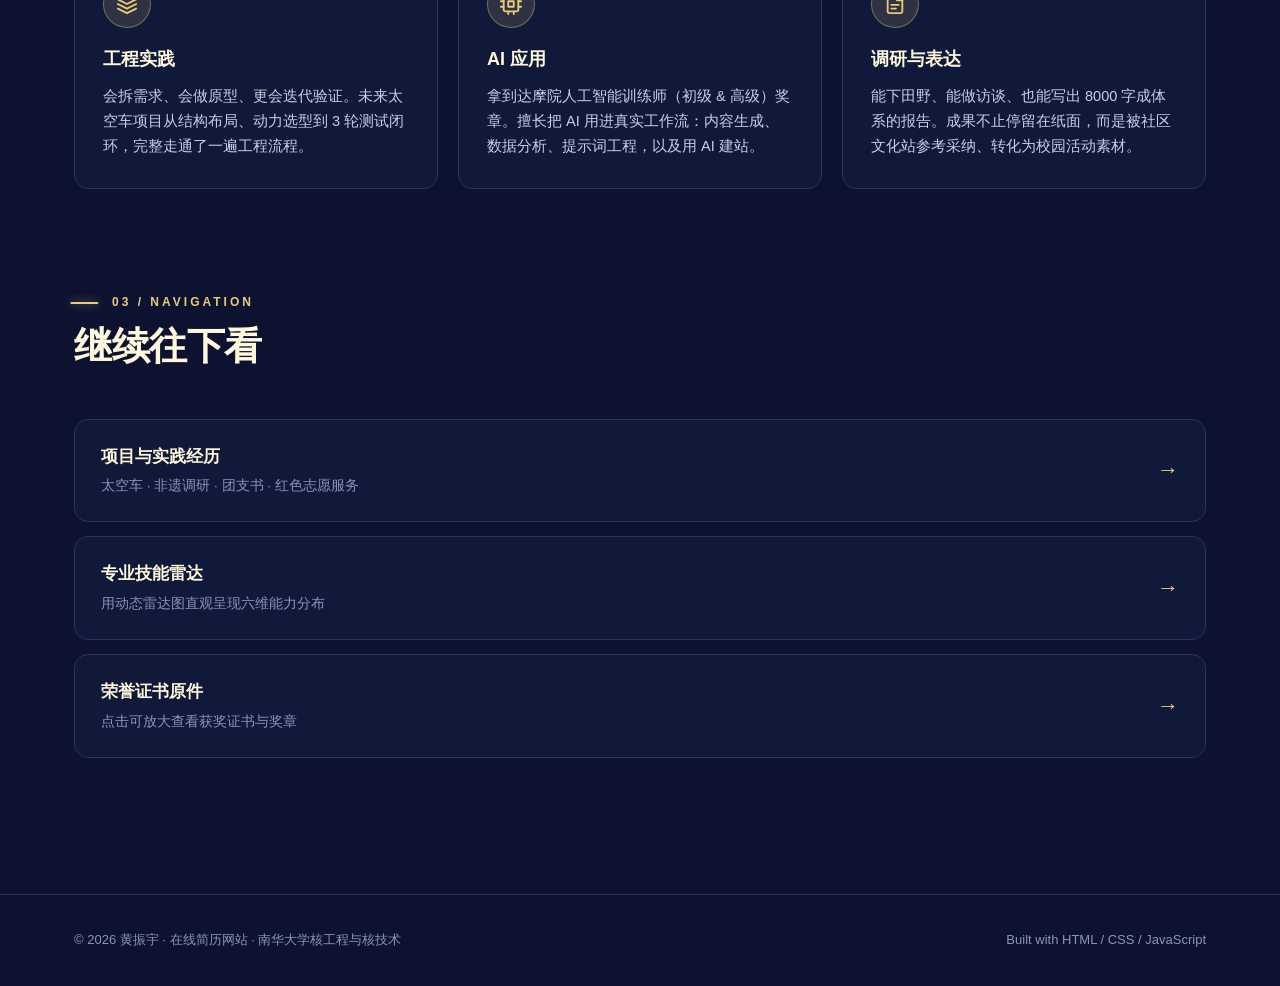
==== commit 0518f721: "改版：首页太空档案风+代表性实践卡片；技能页删工具箱；联系页更新手机号/QQ/微信二维码" ====
--- a/index.html
+++ b/index.html
@@ -6,8 +6,36 @@
 <title>黄振宇 · 核工底色 · AI 工具 · 工程实践</title>
 <meta name="description" content="黄振宇的个人在线简历 —— 南华大学核工程与核技术专业本科生，AI 应用开发、科创项目、社会调研与志愿服务经历。">
 <link rel="stylesheet" href="assets/css/style.css">
+<link rel="stylesheet" href="assets/css/home.css">
+<link rel="stylesheet" href="assets/css/gate.css">
 </head>
-<body>
+<body class="gate-open">
+
+<!-- ============ 星球引导页（仅首页，一次会话播放一次） ============ -->
+<div id="planetGate" role="dialog" aria-label="欢迎来到我的星球">
+  <div class="gate-inner">
+    <div class="gate-planet">
+      <div class="gate-ring r1"></div>
+      <div class="gate-ring r2"></div>
+      <div class="gate-planet-core"></div>
+    </div>
+
+    <h2 class="gate-title">欢迎来到我的星球</h2>
+    <p class="gate-sub">黄振宇 · 核工底色 · AI 工具 · 工程实践</p>
+    <p class="gate-meta">NANHUA UNIV · NUCLEAR ENG · 2026</p>
+
+    <div class="gate-status">
+      <div class="gate-bar"><span></span></div>
+      <div class="gate-status-text" id="gateStatus">一颗星球正在醒来…</div>
+    </div>
+
+    <button class="gate-enter" id="gateEnter" type="button">
+      进入我的星球 <span class="arrow">→</span>
+    </button>
+  </div>
+
+  <div class="gate-foot">南华大学 · 核工程与核技术（创新班）</div>
+</div>
 
 <!-- ============ 顶部导航 ============ -->
 <nav class="nav">
@@ -29,48 +57,52 @@
     </ul>
 
     <div class="nav-tools">
-      <button class="icon-btn" id="themeBtn" title="切换主题" aria-label="切换主题"></button>
       <button class="icon-btn hamburger" id="menuBtn" title="菜单" aria-label="打开菜单"></button>
     </div>
   </div>
 </nav>
 
-<!-- ============ 首屏 Hero ============ -->
-<header class="hero">
-  <div class="container">
-    <div class="hero-grid">
-
-      <!-- 左：机械风真人头像 -->
+<!-- ============ 首屏：太空档案式 Hero ============ -->
+<header class="hero s-hero">
+  <!-- 星点漂移层（纯 CSS，两层不同速度） -->
+  <div class="star-drift sd-1" aria-hidden="true"></div>
+  <div class="star-drift sd-2" aria-hidden="true"></div>
+
+  <div class="container">
+    <div class="s-grid">
+
+      <!-- 左：太空档案卡 -->
       <div class="reveal">
-        <div class="mech-avatar">
-          <img src="assets/img/avatar.jpg" alt="黄振宇个人照片">
-          <div class="tint"></div>
-          <div class="scan"></div>
-          <div class="scanbar"></div>
-          <div class="corner tl"></div>
-          <div class="corner tr"></div>
-          <div class="corner bl"></div>
-          <div class="corner br"></div>
-          <div class="status"><i></i>ONLINE</div>
-          <div class="plate">
-            ID: <b>HZY-2026</b> / UNIV: <b>USC</b><br>
-            MAJOR: <b>NUCLEAR ENG</b>
+        <div class="dossier">
+          <!-- 轨道装饰：外圈缓慢旋转，内圈反向 -->
+          <div class="orbit orbit-1" aria-hidden="true"><i class="sat"></i></div>
+          <div class="orbit orbit-2" aria-hidden="true"><i class="sat sat-cyan"></i></div>
+
+          <div class="dossier-frame">
+            <img src="assets/img/avatar.jpg" alt="黄振宇个人照片">
+            <div class="dossier-tint"></div>
+
+            <div class="dossier-label">STUDENT<br>DOSSIER<br><span>/ 2026</span></div>
+            <div class="dossier-status"><i></i>ONLINE</div>
+            <div class="dossier-note">ENGINEER<br>FOR A<br>BETTER<br>TOMORROW</div>
+
+            <div class="dossier-plate">
+              ID: <b>HZY-2026</b><br>
+              MAJOR: <b>NUCLEAR ENG</b>
+            </div>
           </div>
-        </div>
-
-        <div class="rivet-bar">
-          <span>SPEC: REACTOR / AI / RESEARCH</span>
-          <span class="rivets"><i></i><i></i><i></i><i></i></span>
-        </div>
-      </div>
-
-      <!-- 右：个人介绍 -->
-      <div class="reveal">
-        <div class="hero-tag"><span class="dot"></span>RST 竞赛训练营 · 入营作品 · 2026</div>
+
+          <div class="dossier-caption">以工程连接更大的世界</div>
+        </div>
+      </div>
+
+      <!-- 右：个人定位 -->
+      <div class="reveal s-intro">
+        <div class="hero-tag"><span class="dot"></span>2026 级本科生 · 工程探索中</div>
 
         <h1>黄振宇<span class="accent">.</span></h1>
 
-        <p class="hero-sub">核工底色 · AI 工具 · 工程实践</p>
+        <p class="hero-sub s-sub">核工底色 · AI 工具 · 工程实践</p>
 
         <p class="hero-desc">
           南华大学核工程与核技术专业 2026 级本科生。从未来太空车的 3 轮结构迭代，
@@ -94,40 +126,55 @@
       </div>
     </div>
 
-    <!-- ============ 数据仪表盘 ============ -->
-    <div class="stats reveal">
-      <div class="stat">
-        <div class="stat-num" data-count="40" data-suffix="%">0<span>%</span></div>
-        <div class="stat-label">越障性能提升</div>
-        <div class="stat-sub">太空车 3 轮迭代 · 10cm → 14cm</div>
-      </div>
-      <div class="stat">
-        <div class="stat-num" data-count="150" data-suffix="+">0<span>+</span></div>
-        <div class="stat-label">有效调研问卷</div>
-        <div class="stat-sub">覆盖 3 个年龄段 · 10+ 位传承人访谈</div>
-      </div>
-      <div class="stat">
-        <div class="stat-num" data-count="40" data-suffix="+">0<span>+</span></div>
-        <div class="stat-label">场主题团日活动</div>
-        <div class="stat-sub">平均参与率 95% · 材料通过率 +30%</div>
-      </div>
-      <div class="stat">
-        <div class="stat-num" data-count="30" data-suffix="h+">0<span>h+</span></div>
-        <div class="stat-label">志愿服务时长</div>
-        <div class="stat-sub">事迹收录全国优秀志愿者铭记系列</div>
-      </div>
-    </div>
-  </div>
-
-  <!-- 视差装饰：底部齿轮导轨，随滚动横向平移 -->
+    <!-- 右侧竖排装饰字 -->
+    <div class="side-word" aria-hidden="true">NUCLEAR × AI × ENGINEERING</div>
+  </div>
+
   <div class="hero-rail" aria-hidden="true"></div>
 </header>
 
+<!-- ============ 代表性实践（替代原数字成果区） ============ -->
+<section class="section s-missions">
+  <div class="container">
+    <div class="sec-head reveal">
+      <div class="sec-num">01 / MISSION ARCHIVE</div>
+      <h2>代表性实践</h2>
+      <p>三段代表性的实践档案——每一段都从想法出发，落在可验证的成果上。</p>
+    </div>
+
+    <div class="mission-grid">
+      <a href="experience.html" class="mission-card reveal">
+        <div class="mission-no">01</div>
+        <h3>未来太空车</h3>
+        <p class="mission-title">越障结构设计与迭代</p>
+        <p class="mission-desc">从结构布局、动力选型到三轮测试闭环，完整走通一遍工程流程。</p>
+        <div class="mission-foot">3 轮迭代 · 越障高度 10cm → 14cm</div>
+      </a>
+
+      <a href="experience.html" class="mission-card reveal">
+        <div class="mission-no">02</div>
+        <h3>「年俗年味有传承」</h3>
+        <p class="mission-title">非遗传承现状调研</p>
+        <p class="mission-desc">问卷设计、田野访谈、成体系报告撰写，成果被社区文化站参考采纳。</p>
+        <div class="mission-foot">150+ 有效问卷 · 10+ 位传承人访谈</div>
+      </a>
+
+      <a href="experience.html" class="mission-card reveal">
+        <div class="mission-no">03</div>
+        <h3>红色文化学习</h3>
+        <p class="mission-title">志愿服务与主题团日</p>
+        <p class="mission-desc">组织红色主题分享会与团日活动，志愿服务事迹获收录表彰。</p>
+        <div class="mission-foot">30h+ 志愿时长 · 40+ 场主题活动</div>
+      </a>
+    </div>
+  </div>
+</section>
+
 <!-- ============ 能力方向 ============ -->
-<section class="section">
+<section class="section" style="padding-top:0">
   <div class="container">
     <div class="sec-head reveal">
-      <div class="sec-num">01 / CAPABILITY</div>
+      <div class="sec-num">02 / CAPABILITY</div>
       <h2>三条能力主线</h2>
       <p>不追求样样精通，但每条线都有拿得出手的实战成果与可验证的数据。</p>
     </div>
@@ -170,7 +217,7 @@
 <section class="section" style="padding-top:0">
   <div class="container">
     <div class="sec-head reveal">
-      <div class="sec-num">02 / NAVIGATION</div>
+      <div class="sec-num">03 / NAVIGATION</div>
       <h2>继续往下看</h2>
     </div>
 
@@ -208,6 +255,8 @@
   </div>
 </footer>
 
+<script src="assets/js/starfield.js"></script>
+<script src="assets/js/gate.js"></script>
 <script src="assets/js/main.js"></script>
 </body>
 </html>
--- a/assets/css/style.css
+++ b/assets/css/style.css
@@ -1,57 +1,55 @@
 /* =============================================================
    黄振宇 · 个人简历网站 —— 全局样式表
-   风格：核工重型机械风（Nuclear & Heavy Machinery）
+   风格：小王子星球（Night Sky & Little Prince）
    作者：黄振宇
-   说明：深色为默认主题，浅色为"工业蓝图"模式，通过 data-theme 切换
+   说明：夜空深蓝为底，奶油白为字，暖金为光。
+         配色取材自「从宇宙抵达小王子的草地世界」的星球意象。
    ============================================================= */
 
 /* ---------- 1. 设计令牌（Design Tokens） ---------- */
 :root {
-  /* 基础色（深色主题 · 车间夜班） */
-  --bg: #0b0d10;
-  --bg-2: #10141a;
-  --panel: #161b22;
-  --panel-2: #1c222b;
-  --line: #262d37;
-  --steel: #3a434f;
-
-  /* 文字 */
-  --text: #e6ebf2;
-  --text-2: #aab6c4;
-  --muted: #7d8896;
+  /* 基础色（夜空） */
+  --night-0: #070b1c;   /* 最深的宇宙底色 */
+  --bg: #0d1230;        /* 主背景：夜空 */
+  --bg-2: #111936;      /* 次背景（模板原色） */
+  --panel: #161f42;     /* 面板 */
+  --panel-2: #1c2750;   /* 面板悬停 */
+  --line: #2a3560;      /* 分隔线 */
+  --steel: #4a5894;     /* 描边强化 */
+  --ink: #070b1c;       /* 深色文字（用于金色按钮上） */
+
+  /* 文字：奶油白系 */
+  --text: #fff8dc;      /* 主文字（模板原色） */
+  --text-2: #c9cee6;    /* 次文字 */
+  --muted: #8b93b8;     /* 弱化文字：星尘灰 */
 
   /* 主题强调色 */
-  --amber: #ffb020;   /* 工业警示黄 —— 主强调色 */
-  --cyan: #35d0d8;    /* 反应堆冷却青 —— 次强调色 */
-  --danger: #ff5a3c;  /* 危险红 —— 点缀 */
+  --amber: #e8cb79;     /* 暖金 —— 主强调色（模板原色） */
+  --gold: #e8cb79;      /* 暖金别名 */
+  --gold-soft: rgba(232, 203, 121, .14);
+  --cyan: #8fb8e8;      /* 星尘蓝 —— 次强调色 */
+  --dust: #8fb8e8;      /* 星尘蓝别名 */
+  --rose: #e8a3ae;      /* 玫瑰粉 —— 点缀（小王子那朵玫瑰） */
+  --danger: #e8a3ae;
 
   /* 尺寸与动效 */
   --nav-h: 64px;
-  --radius: 2px;      /* 机械风：极小的圆角，硬朗 */
+  --radius: 14px;       /* 星球风：柔和的圆角 */
+  --radius-lg: 22px;
   --ease: cubic-bezier(.22, .61, .36, 1);
   --maxw: 1180px;
 
-  /* 网格纹理背景 */
-  --grid: rgba(255, 255, 255, .028);
-  --shadow: 0 18px 40px rgba(0, 0, 0, .45);
-}
-
-/* 浅色主题（工业蓝图模式） */
-[data-theme="light"] {
-  --bg: #eef1f5;
-  --bg-2: #e4e8ee;
-  --panel: #ffffff;
-  --panel-2: #f5f7fa;
-  --line: #d3d9e2;
-  --steel: #9aa5b3;
-  --text: #1a2029;
-  --text-2: #44505f;
-  --muted: #6b7684;
-  --amber: #b5720a;
-  --cyan: #0d8f96;
-  --danger: #d63a1c;
-  --grid: rgba(0, 0, 0, .035);
-  --shadow: 0 12px 28px rgba(20, 30, 50, .12);
+  /* 星云纹理 */
+  --grid: rgba(143, 184, 232, .05);
+  --shadow: 0 20px 48px rgba(3, 6, 20, .55);
+  --glow: 0 0 34px rgba(232, 203, 121, .16);
+
+  /* 字体 */
+  --font-sans: "PingFang SC", "Microsoft YaHei", "Noto Sans SC",
+               -apple-system, BlinkMacSystemFont, "Helvetica Neue", Arial, sans-serif;
+  --font-serif: "Songti SC", "Source Han Serif SC", "Noto Serif SC",
+                Georgia, "Times New Roman", serif;
+  --font-mono: "Consolas", "SFMono-Regular", "Courier New", monospace;
 }
 
 /* ---------- 2. 基础重置 ---------- */
@@ -60,7 +58,7 @@
 html { scroll-behavior: smooth; }
 
 body {
-  font-family: "PingFang SC", "Microsoft YaHei", "Helvetica Neue", Arial, sans-serif;
+  font-family: var(--font-sans);
   background: var(--bg);
   color: var(--text);
   line-height: 1.75;
@@ -69,15 +67,16 @@
   transition: background .4s var(--ease), color .4s var(--ease);
 }
 
-/* 全局工程网格底纹 */
+/* 全局星空底：远处的星云光晕 + 由深到亮的夜空渐变 */
 body::before {
   content: "";
   position: fixed;
   inset: 0;
-  background-image:
-    linear-gradient(var(--grid) 1px, transparent 1px),
-    linear-gradient(90deg, var(--grid) 1px, transparent 1px);
-  background-size: 40px 40px;
+  background:
+    radial-gradient(ellipse 80% 60% at 18% 12%, rgba(232, 203, 121, .07), transparent 60%),
+    radial-gradient(ellipse 70% 55% at 82% 78%, rgba(143, 184, 232, .09), transparent 62%),
+    radial-gradient(ellipse 60% 50% at 65% 8%,  rgba(232, 163, 174, .05), transparent 60%),
+    linear-gradient(180deg, var(--night-0) 0%, var(--bg) 42%, var(--bg-2) 100%);
   pointer-events: none;
   z-index: 0;
 }
@@ -86,7 +85,17 @@
 a { color: inherit; text-decoration: none; }
 ul { list-style: none; }
 
-::selection { background: var(--amber); color: #0b0d10; }
+::selection { background: var(--amber); color: var(--ink); }
+
+/* 细滚动条，融入夜空 */
+::-webkit-scrollbar { width: 10px; height: 10px; }
+::-webkit-scrollbar-track { background: var(--night-0); }
+::-webkit-scrollbar-thumb {
+  background: var(--line);
+  border-radius: 10px;
+  border: 2px solid var(--night-0);
+}
+::-webkit-scrollbar-thumb:hover { background: var(--steel); }
 
 /* ---------- 3. 布局容器 ---------- */
 .container {
@@ -102,13 +111,25 @@
 
 .section { padding: 96px 0; }
 
+/* ---------- 3.5 星空画布 ---------- */
+/* 由 starfield.js 动态插入，铺满视口，压在内容层之下 */
+#starfield {
+  position: fixed;
+  inset: 0;
+  width: 100%;
+  height: 100%;
+  pointer-events: none;
+  z-index: 0;
+}
+
 /* ---------- 4. 顶部导航栏 ---------- */
 .nav {
   position: fixed;
   top: 0; left: 0; right: 0;
   height: var(--nav-h);
-  background: color-mix(in srgb, var(--bg) 88%, transparent);
-  backdrop-filter: blur(12px);
+  background: color-mix(in srgb, var(--night-0) 78%, transparent);
+  backdrop-filter: blur(16px) saturate(1.3);
+  -webkit-backdrop-filter: blur(16px) saturate(1.3);
   border-bottom: 1px solid var(--line);
   z-index: 1000;
   transition: background .3s var(--ease);
@@ -125,19 +146,35 @@
   gap: 16px;
 }
 
-/* 品牌标识：工业铭牌样式 */
+/* 品牌标识：一颗小星球 */
 .brand { display: flex; align-items: center; gap: 12px; }
 
 .brand-mark {
+  position: relative;
   width: 38px; height: 38px;
   display: grid;
   place-items: center;
-  background: linear-gradient(145deg, var(--amber), #d98b00);
-  color: #0b0d10;
+  border-radius: 50%;
+  background:
+    radial-gradient(circle at 32% 28%, #fff8dc 0%, var(--amber) 34%, #b8934a 78%, #6d5526 100%);
+  color: #2a2010;
   font-weight: 900;
-  font-size: 15px;
-  letter-spacing: -.5px;
-  clip-path: polygon(0 0, 100% 0, 100% 72%, 72% 100%, 0 100%);
+  font-size: 13px;
+  letter-spacing: -.3px;
+  box-shadow: 0 0 0 1px rgba(232, 203, 121, .35),
+              0 0 22px rgba(232, 203, 121, .3);
+  flex-shrink: 0;
+}
+
+/* 星球外的那圈光环 */
+.brand-mark::after {
+  content: "";
+  position: absolute;
+  inset: -7px;
+  border-radius: 50%;
+  border: 1px solid rgba(232, 203, 121, .35);
+  transform: rotate(-18deg) scaleY(.42);
+  pointer-events: none;
 }
 
 .brand-text { display: flex; flex-direction: column; line-height: 1.15; }
@@ -165,7 +202,9 @@
   position: absolute;
   left: 14px; right: 14px; bottom: 2px;
   height: 2px;
+  border-radius: 2px;
   background: var(--amber);
+  box-shadow: 0 0 10px rgba(232, 203, 121, .7);
   transform: scaleX(0);
   transform-origin: left;
   transition: transform .3s var(--ease);
@@ -185,6 +224,7 @@
   place-items: center;
   background: var(--panel);
   border: 1px solid var(--line);
+  border-radius: 50%;
   color: var(--text-2);
   cursor: pointer;
   transition: all .25s var(--ease);
@@ -193,6 +233,7 @@
 .icon-btn:hover {
   border-color: var(--amber);
   color: var(--amber);
+  box-shadow: var(--glow);
   transform: translateY(-1px);
 }
 
@@ -206,19 +247,22 @@
   display: inline-flex;
   align-items: center;
   gap: 8px;
-  padding: 12px 24px;
+  padding: 12px 26px;
   font-size: 14px;
   font-weight: 700;
   letter-spacing: .5px;
   border: 1px solid var(--amber);
-  background: var(--amber);
-  color: #0b0d10;
+  border-radius: 999px;
+  background: linear-gradient(135deg, #f3dc9a, var(--amber) 55%, #d4b35e);
+  color: var(--ink);
   cursor: pointer;
-  clip-path: polygon(0 0, 100% 0, 100% 70%, 92% 100%, 0 100%);
   transition: all .25s var(--ease);
 }
 
-.btn:hover { transform: translateY(-2px); box-shadow: 0 8px 20px rgba(255, 176, 32, .28); }
+.btn:hover {
+  transform: translateY(-2px);
+  box-shadow: 0 10px 26px rgba(232, 203, 121, .32);
+}
 
 .btn-ghost {
   background: transparent;
@@ -229,11 +273,11 @@
 .btn-ghost:hover {
   border-color: var(--amber);
   color: var(--amber);
-  background: transparent;
-  box-shadow: none;
-}
-
-/* ---------- 6. 章节标题（工业编号样式） ---------- */
+  background: var(--gold-soft);
+  box-shadow: var(--glow);
+}
+
+/* ---------- 6. 章节标题 ---------- */
 .sec-head { margin-bottom: 48px; }
 
 .sec-num {
@@ -250,7 +294,9 @@
 .sec-num::before {
   content: "";
   width: 28px; height: 2px;
+  border-radius: 2px;
   background: var(--amber);
+  box-shadow: 0 0 10px rgba(232, 203, 121, .6);
 }
 
 .sec-head h2 {
@@ -269,14 +315,14 @@
   overflow: hidden;
 }
 
-/* Hero 背景光晕
+/* Hero 背景光晕（像星球背后的那束光）
    --py 由 JS 根据滚动距离写入，各层乘以不同系数形成视差速度差 */
 .hero::after {
   content: "";
   position: absolute;
   top: -20%; right: -10%;
-  width: 560px; height: 560px;
-  background: radial-gradient(circle, rgba(255, 176, 32, .12), transparent 62%);
+  width: 620px; height: 620px;
+  background: radial-gradient(circle, rgba(232, 203, 121, .14), transparent 62%);
   pointer-events: none;
   transform: translate3d(0, calc(var(--py, 0px) * 0.28), 0);
   will-change: transform;
@@ -293,14 +339,15 @@
   transform: translate3d(0, calc(var(--py, 0px) * -0.04), 0);
 }
 
-/* Hero 底部的齿轮装饰线，随滚动横向平移 */
+/* Hero 底部的星轨线，随滚动横向平移 */
 .hero-rail {
   position: absolute;
   left: 0; right: 0; bottom: 0;
-  height: 2px;
-  background: repeating-linear-gradient(90deg,
-    var(--amber) 0 6px, transparent 6px 14px);
-  opacity: .25;
+  height: 1px;
+  background: linear-gradient(90deg,
+    transparent, rgba(232, 203, 121, .45) 20%,
+    rgba(143, 184, 232, .35) 60%, transparent);
+  opacity: .7;
   transform: translate3d(calc(var(--py, 0px) * -0.15), 0, 0);
   will-change: transform;
 }
@@ -343,8 +390,10 @@
   display: inline-flex;
   align-items: center;
   gap: 8px;
-  padding: 5px 12px;
-  border: 1px solid var(--amber);
+  padding: 6px 14px;
+  border: 1px solid rgba(232, 203, 121, .45);
+  border-radius: 999px;
+  background: var(--gold-soft);
   color: var(--amber);
   font-size: 12px;
   letter-spacing: 1.5px;
@@ -355,6 +404,7 @@
   width: 6px; height: 6px;
   background: var(--amber);
   border-radius: 50%;
+  box-shadow: 0 0 10px var(--amber);
   animation: pulse 1.6s infinite;
 }
 
@@ -374,16 +424,18 @@
 .hero h1 .accent {
   color: var(--amber);
   position: relative;
-}
-
-/* 标题下方的机械下划线 */
+  text-shadow: 0 0 26px rgba(232, 203, 121, .55);
+}
+
+/* 标题下方的星光点缀线 */
 .hero h1 .accent::after {
   content: "";
   position: absolute;
   left: 0; bottom: 4px;
-  width: 100%; height: 6px;
-  background: repeating-linear-gradient(90deg, var(--amber) 0 8px, transparent 8px 12px);
-  opacity: .35;
+  width: 100%; height: 3px;
+  border-radius: 3px;
+  background: linear-gradient(90deg, var(--amber), transparent);
+  opacity: .5;
 }
 
 .hero-sub {
@@ -405,98 +457,111 @@
 .tag-row { display: flex; flex-wrap: wrap; gap: 8px; margin-bottom: 30px; }
 
 .tag {
-  padding: 5px 12px;
+  padding: 6px 14px;
   font-size: 12.5px;
-  background: var(--panel);
+  background: color-mix(in srgb, var(--panel) 70%, transparent);
   border: 1px solid var(--line);
-  border-left: 3px solid var(--cyan);
+  border-radius: 999px;
   color: var(--text-2);
   transition: all .25s var(--ease);
 }
 
-.tag:hover { border-left-color: var(--amber); color: var(--text); transform: translateX(2px); }
+.tag:hover {
+  border-color: rgba(143, 184, 232, .6);
+  color: var(--text);
+  transform: translateY(-2px);
+  box-shadow: 0 6px 18px rgba(3, 6, 20, .5);
+}
 
 .hero-actions { display: flex; flex-wrap: wrap; gap: 12px; }
 
-/* ---------- 8. 机械风头像 ---------- */
+/* ---------- 8. 星球头像 ---------- */
 .mech-avatar {
   position: relative;
   width: 100%;
   aspect-ratio: 3 / 4;
   background: var(--panel);
-  border: 1px solid var(--steel);
-  clip-path: polygon(0 0, 100% 0, 100% 88%, 88% 100%, 0 100%);
+  border: 1px solid rgba(232, 203, 121, .28);
+  border-radius: var(--radius-lg);
   overflow: hidden;
-}
-
-/* 照片本体：去色 + 高对比 + 冷色调 */
+  box-shadow: var(--shadow), 0 0 0 1px rgba(143, 184, 232, .08);
+}
+
+/* 照片本体：柔和暖调，褪去冷硬感 */
 .mech-avatar img {
   width: 100%; height: 100%;
   object-fit: cover;
-  filter: grayscale(.55) contrast(1.18) brightness(.95);
+  filter: saturate(.92) contrast(1.04) brightness(1.02);
   transition: filter .6s var(--ease), transform .8s var(--ease);
 }
 
 .mech-avatar:hover img {
-  filter: grayscale(0) contrast(1.1) brightness(1);
-  transform: scale(1.04);
-}
-
-/* 青色着色层 */
+  filter: saturate(1.02) contrast(1.06) brightness(1.05);
+  transform: scale(1.035);
+}
+
+/* 暖金着色层：像是被星球的光照着 */
 .mech-avatar .tint {
   position: absolute; inset: 0;
-  background: linear-gradient(160deg, rgba(53, 208, 216, .22), transparent 55%),
-              linear-gradient(0deg, rgba(11, 13, 16, .85), transparent 60%);
-  mix-blend-mode: multiply;
-  pointer-events: none;
-}
-
-/* 扫描线 */
+  background: linear-gradient(160deg, rgba(232, 203, 121, .16), transparent 55%),
+              linear-gradient(0deg, rgba(7, 11, 28, .78), transparent 58%);
+  pointer-events: none;
+}
+
+/* 星尘颗粒层（替代原扫描线） */
 .mech-avatar .scan {
   position: absolute; inset: 0;
-  background: repeating-linear-gradient(0deg, rgba(255, 255, 255, .07) 0 1px, transparent 1px 3px);
-  pointer-events: none;
-}
-
-/* 上下移动的高亮扫描条 */
+  background-image:
+    radial-gradient(1px 1px at 18% 24%, rgba(255, 248, 220, .55), transparent),
+    radial-gradient(1px 1px at 72% 16%, rgba(255, 248, 220, .4), transparent),
+    radial-gradient(1px 1px at 44% 68%, rgba(143, 184, 232, .45), transparent),
+    radial-gradient(1px 1px at 86% 52%, rgba(255, 248, 220, .38), transparent),
+    radial-gradient(1px 1px at 28% 88%, rgba(143, 184, 232, .4), transparent);
+  background-size: 100% 100%;
+  pointer-events: none;
+}
+
+/* 缓慢掠过的柔光带（替代原扫描条） */
 .mech-avatar .scanbar {
   position: absolute;
   left: 0; right: 0; top: 0;
-  height: 22%;
-  background: linear-gradient(180deg, transparent, rgba(53, 208, 216, .25), transparent);
-  animation: scanmove 4.5s linear infinite;
+  height: 30%;
+  background: linear-gradient(180deg, transparent, rgba(232, 203, 121, .13), transparent);
+  animation: scanmove 7s ease-in-out infinite;
   pointer-events: none;
 }
 
 @keyframes scanmove {
-  0% { transform: translateY(-120%); }
-  100% { transform: translateY(560%); }
-}
-
-/* 四角 HUD 角标 */
+  0% { transform: translateY(-130%); }
+  100% { transform: translateY(460%); }
+}
+
+/* 四角星芒 */
 .mech-avatar .corner {
   position: absolute;
-  width: 22px; height: 22px;
-  border: 2px solid var(--amber);
-  pointer-events: none;
-}
-.mech-avatar .corner.tl { top: 10px; left: 10px; border-right: 0; border-bottom: 0; }
-.mech-avatar .corner.tr { top: 10px; right: 10px; border-left: 0; border-bottom: 0; }
-.mech-avatar .corner.bl { bottom: 10px; left: 10px; border-right: 0; border-top: 0; }
-.mech-avatar .corner.br { bottom: 10px; right: 10px; border-left: 0; border-top: 0; }
+  width: 18px; height: 18px;
+  border: 1.5px solid rgba(232, 203, 121, .55);
+  pointer-events: none;
+}
+.mech-avatar .corner.tl { top: 12px; left: 12px; border-right: 0; border-bottom: 0; border-top-left-radius: 10px; }
+.mech-avatar .corner.tr { top: 12px; right: 12px; border-left: 0; border-bottom: 0; border-top-right-radius: 10px; }
+.mech-avatar .corner.bl { bottom: 12px; left: 12px; border-right: 0; border-top: 0; border-bottom-left-radius: 10px; }
+.mech-avatar .corner.br { bottom: 12px; right: 12px; border-left: 0; border-top: 0; border-bottom-right-radius: 10px; }
 
 /* 头像左下角数据铭牌 */
 .mech-avatar .plate {
   position: absolute;
-  left: 12px; bottom: 14px;
-  padding: 4px 10px;
-  background: rgba(11, 13, 16, .82);
-  border-left: 3px solid var(--amber);
+  left: 14px; bottom: 16px;
+  padding: 5px 12px;
+  background: rgba(7, 11, 28, .8);
+  border-left: 2px solid var(--amber);
+  border-radius: 0 8px 8px 0;
   font-size: 10.5px;
   letter-spacing: 1.4px;
   color: var(--cyan);
-  font-family: "Consolas", "Courier New", monospace;
-  pointer-events: none;
+  font-family: var(--font-mono);
+  pointer-events: none;
+  backdrop-filter: blur(6px);
 }
 
 .mech-avatar .plate b { color: var(--amber); }
@@ -504,74 +569,86 @@
 /* 头像右上角状态灯 */
 .mech-avatar .status {
   position: absolute;
-  top: 14px; right: 14px;
+  top: 16px; right: 16px;
   display: flex; align-items: center; gap: 6px;
+  padding: 4px 10px;
+  background: rgba(7, 11, 28, .72);
+  border-radius: 999px;
   font-size: 10px;
   letter-spacing: 1.5px;
   color: var(--text-2);
-  font-family: "Consolas", monospace;
-  pointer-events: none;
+  font-family: var(--font-mono);
+  pointer-events: none;
+  backdrop-filter: blur(6px);
 }
 
 .mech-avatar .status i {
   width: 7px; height: 7px;
-  background: #38e07b;
+  background: #7fe0a8;
   border-radius: 50%;
-  box-shadow: 0 0 8px #38e07b;
+  box-shadow: 0 0 10px #7fe0a8;
   animation: pulse 1.8s infinite;
 }
 
-/* 头像下方的铆钉装饰条 */
+/* 头像下方信息条 */
 .rivet-bar {
   display: flex;
   align-items: center;
   gap: 10px;
   margin-top: 14px;
-  padding: 8px 12px;
-  background: var(--panel);
+  padding: 9px 16px;
+  background: color-mix(in srgb, var(--panel) 60%, transparent);
   border: 1px solid var(--line);
+  border-radius: 999px;
   font-size: 10.5px;
   letter-spacing: 1.5px;
   color: var(--muted);
-  font-family: "Consolas", monospace;
+  font-family: var(--font-mono);
 }
 
 .rivet-bar .rivets { display: flex; gap: 6px; margin-left: auto; }
 
 .rivet-bar .rivets i {
-  width: 7px; height: 7px;
+  width: 6px; height: 6px;
   border-radius: 50%;
-  background: radial-gradient(circle at 32% 32%, var(--steel), #0b0d10);
-  box-shadow: inset 0 0 0 1px rgba(255, 255, 255, .06);
-}
-
-/* ---------- 9. 数据仪表盘卡片 ---------- */
+  background: var(--amber);
+  box-shadow: 0 0 8px rgba(232, 203, 121, .8);
+  opacity: .75;
+}
+
+/* ---------- 9. 数据卡片 ---------- */
 .stats {
   display: grid;
   grid-template-columns: repeat(4, 1fr);
-  gap: 1px;
-  background: var(--line);
+  gap: 14px;
+  margin-top: 64px;
+}
+
+.stat {
+  background: color-mix(in srgb, var(--panel) 62%, transparent);
   border: 1px solid var(--line);
-  margin-top: 64px;
-}
-
-.stat {
-  background: var(--panel);
+  border-radius: var(--radius);
   padding: 26px 22px;
   position: relative;
   overflow: hidden;
-  transition: background .3s var(--ease);
-}
-
-.stat:hover { background: var(--panel-2); }
-
-/* 顶部色条 */
+  backdrop-filter: blur(8px);
+  transition: all .3s var(--ease);
+}
+
+.stat:hover {
+  background: color-mix(in srgb, var(--panel-2) 72%, transparent);
+  border-color: rgba(232, 203, 121, .35);
+  transform: translateY(-3px);
+  box-shadow: var(--shadow);
+}
+
+/* 顶部星光条 */
 .stat::before {
   content: "";
   position: absolute;
   top: 0; left: 0; right: 0;
-  height: 3px;
-  background: var(--amber);
+  height: 2px;
+  background: linear-gradient(90deg, var(--amber), transparent);
   transform: scaleX(0);
   transform-origin: left;
   transition: transform .45s var(--ease);
@@ -584,7 +661,7 @@
   font-weight: 900;
   line-height: 1;
   color: var(--text);
-  font-family: "Consolas", "Courier New", monospace;
+  font-family: var(--font-mono);
   letter-spacing: -1px;
 }
 
@@ -599,27 +676,30 @@
 
 .stat-sub { font-size: 12px; color: var(--muted); margin-top: 3px; }
 
-/* ---------- 10. 通用卡片（斜切角） ---------- */
+/* ---------- 10. 通用卡片 ---------- */
 .card {
-  background: var(--panel);
+  background: color-mix(in srgb, var(--panel) 58%, transparent);
   border: 1px solid var(--line);
+  border-radius: var(--radius);
   padding: 28px;
   position: relative;
+  backdrop-filter: blur(8px);
   transition: all .3s var(--ease);
 }
 
 .card:hover {
-  border-color: var(--steel);
+  border-color: rgba(232, 203, 121, .35);
   transform: translateY(-4px);
-  box-shadow: var(--shadow);
+  box-shadow: var(--shadow), var(--glow);
 }
 
 .card-icon {
-  width: 46px; height: 46px;
+  width: 48px; height: 48px;
   display: grid;
   place-items: center;
-  background: color-mix(in srgb, var(--amber) 14%, transparent);
-  border: 1px solid var(--amber);
+  background: var(--gold-soft);
+  border: 1px solid rgba(232, 203, 121, .4);
+  border-radius: 50%;
   color: var(--amber);
   margin-bottom: 16px;
 }
@@ -639,15 +719,18 @@
   justify-content: space-between;
   gap: 16px;
   padding: 22px 26px;
-  background: var(--panel);
+  background: color-mix(in srgb, var(--panel) 58%, transparent);
   border: 1px solid var(--line);
-  border-left: 4px solid var(--amber);
+  border-radius: var(--radius);
+  backdrop-filter: blur(8px);
   transition: all .3s var(--ease);
 }
 
 .entry:hover {
-  background: var(--panel-2);
+  background: color-mix(in srgb, var(--panel-2) 72%, transparent);
+  border-color: rgba(232, 203, 121, .38);
   transform: translateX(6px);
+  box-shadow: var(--shadow);
 }
 
 .entry b { font-size: 17px; font-weight: 800; display: block; }
@@ -701,7 +784,7 @@
     flex-direction: column;
     align-items: stretch;
     gap: 0;
-    background: var(--panel);
+    background: var(--bg-2);
     border-bottom: 1px solid var(--line);
     padding: 8px 0;
     transform: translateY(-12px);
@@ -728,7 +811,7 @@
 
 /* ---------- 15. 打印样式（一键打印简历） ---------- */
 @media print {
-  .nav, .footer-inner .tip, .icon-btn, .hamburger, .hero-actions { display: none !important; }
+  .nav, .footer-inner .tip, .icon-btn, .hamburger, .hero-actions, #planetGate { display: none !important; }
   body { background: #fff; color: #000; }
   body::before { display: none; }
   .card, .stat, .entry { break-inside: avoid; border-color: #ccc; }
--- a/assets/css/home.css
+++ b/assets/css/home.css
@@ -0,0 +1,332 @@
+/* =============================================================
+   首页专属样式 —— 太空档案式改版
+   依赖：style.css（沿用其设计令牌与通用组件）
+   内容：星点漂移 / 轨道旋转 / 档案卡 / 代表性实践卡片
+   ============================================================= */
+
+/* ---------- 1. 星点漂移层 ---------- */
+/* 两层不同大小的星点，以不同速度横向漂移，营造太空纵深 */
+.s-hero .star-drift {
+  position: absolute;
+  inset: -60% 0;
+  pointer-events: none;
+  background-repeat: repeat;
+}
+
+.s-hero .sd-1 {
+  background-image:
+    radial-gradient(1.5px 1.5px at 12% 30%, rgba(255, 248, 220, .5), transparent),
+    radial-gradient(1px 1px at 46% 62%, rgba(255, 248, 220, .38), transparent),
+    radial-gradient(1.5px 1.5px at 74% 22%, rgba(143, 184, 232, .45), transparent),
+    radial-gradient(1px 1px at 88% 76%, rgba(255, 248, 220, .32), transparent);
+  background-size: 520px 420px;
+  animation: starDrift 90s linear infinite;
+}
+
+.s-hero .sd-2 {
+  background-image:
+    radial-gradient(1px 1px at 22% 68%, rgba(143, 184, 232, .4), transparent),
+    radial-gradient(1.5px 1.5px at 58% 14%, rgba(255, 248, 220, .42), transparent),
+    radial-gradient(1px 1px at 82% 46%, rgba(232, 163, 174, .32), transparent);
+  background-size: 340px 300px;
+  animation: starDrift 55s linear infinite reverse;
+  opacity: .8;
+}
+
+@keyframes starDrift {
+  from { transform: translate3d(0, 0, 0); }
+  to   { transform: translate3d(-520px, 0, 0); }
+}
+
+/* ---------- 2. 首屏左右分栏 ---------- */
+.s-grid {
+  display: grid;
+  grid-template-columns: 400px 1fr;
+  gap: 64px;
+  align-items: center;
+}
+
+/* 右侧副标题下的金色短横线（呼应参考图） */
+.s-sub { position: relative; padding-bottom: 14px; }
+
+.s-sub::after {
+  content: "";
+  position: absolute;
+  left: 2px; bottom: 0;
+  width: 120px; height: 3px;
+  border-radius: 3px;
+  background: linear-gradient(90deg, var(--amber), rgba(232, 203, 121, 0));
+  box-shadow: 0 0 12px rgba(232, 203, 121, .5);
+}
+
+/* 右侧竖排装饰字（桌面端显示） */
+.side-word {
+  position: absolute;
+  right: -8px; top: 50%;
+  transform: translateY(-50%);
+  writing-mode: vertical-rl;
+  font-size: 11px;
+  letter-spacing: 6px;
+  color: var(--muted);
+  font-family: var(--font-mono);
+  opacity: .55;
+  pointer-events: none;
+}
+
+/* ---------- 3. 太空档案卡 ---------- */
+.dossier {
+  position: relative;
+  padding: 26px;
+}
+
+/* 档案卡外侧的双层轨道：缓慢旋转 */
+.dossier .orbit {
+  position: absolute;
+  border: 1px dashed rgba(232, 203, 121, .3);
+  border-radius: 50%;
+  pointer-events: none;
+}
+
+.dossier .orbit-1 {
+  inset: 0;
+  animation: orbitSpin 46s linear infinite;
+}
+
+.dossier .orbit-2 {
+  inset: -18px;
+  border-color: rgba(143, 184, 232, .22);
+  animation: orbitSpin 70s linear infinite reverse;
+}
+
+@keyframes orbitSpin {
+  from { transform: rotate(0deg); }
+  to   { transform: rotate(360deg); }
+}
+
+/* 轨道上的"卫星"光点 */
+.dossier .orbit .sat {
+  position: absolute;
+  top: -4px; left: 50%;
+  width: 8px; height: 8px;
+  margin-left: -4px;
+  border-radius: 50%;
+  background: var(--amber);
+  box-shadow: 0 0 12px rgba(232, 203, 121, .9);
+}
+
+.dossier .orbit .sat-cyan {
+  background: var(--cyan);
+  box-shadow: 0 0 12px rgba(143, 184, 232, .9);
+}
+
+/* 档案卡本体 */
+.dossier-frame {
+  position: relative;
+  aspect-ratio: 3 / 4;
+  border-radius: var(--radius-lg);
+  overflow: hidden;
+  border: 1px solid rgba(232, 203, 121, .32);
+  background: var(--panel);
+  box-shadow: var(--shadow), 0 0 0 1px rgba(143, 184, 232, .08);
+}
+
+.dossier-frame img {
+  width: 100%; height: 100%;
+  object-fit: cover;
+  filter: saturate(.92) contrast(1.04) brightness(1.02);
+  transition: transform .8s var(--ease), filter .6s var(--ease);
+}
+
+.dossier-frame:hover img {
+  transform: scale(1.035);
+  filter: saturate(1.02) contrast(1.06) brightness(1.05);
+}
+
+/* 顶部冷蓝到深空的着色层（太空档案氛围） */
+.dossier-tint {
+  position: absolute; inset: 0;
+  background: linear-gradient(165deg, rgba(143, 184, 232, .18), transparent 46%),
+              linear-gradient(0deg, rgba(7, 11, 28, .82), transparent 56%);
+  pointer-events: none;
+}
+
+/* 左上角：档案编号 */
+.dossier-label {
+  position: absolute;
+  top: 14px; left: 16px;
+  font-size: 11px;
+  letter-spacing: 2.5px;
+  line-height: 1.5;
+  color: var(--text-2);
+  font-family: var(--font-mono);
+  text-shadow: 0 1px 6px rgba(7, 11, 28, .8);
+}
+
+.dossier-label span { color: var(--amber); }
+
+/* 右上角：在线状态 */
+.dossier-status {
+  position: absolute;
+  top: 14px; right: 14px;
+  display: flex; align-items: center; gap: 6px;
+  padding: 4px 11px;
+  background: rgba(7, 11, 28, .72);
+  border-radius: 999px;
+  font-size: 10px;
+  letter-spacing: 1.5px;
+  color: var(--text-2);
+  font-family: var(--font-mono);
+  backdrop-filter: blur(6px);
+}
+
+.dossier-status i {
+  width: 7px; height: 7px;
+  background: #7fe0a8;
+  border-radius: 50%;
+  box-shadow: 0 0 10px #7fe0a8;
+  animation: pulse 1.8s infinite;
+}
+
+/* 右下角：格言竖排小字 */
+.dossier-note {
+  position: absolute;
+  right: 16px; bottom: 64px;
+  font-size: 9.5px;
+  letter-spacing: 2px;
+  line-height: 1.7;
+  color: rgba(255, 248, 220, .72);
+  font-family: var(--font-mono);
+  text-align: right;
+  pointer-events: none;
+}
+
+/* 左下角：ID 铭牌 */
+.dossier-plate {
+  position: absolute;
+  left: 14px; bottom: 16px;
+  padding: 6px 13px;
+  background: rgba(7, 11, 28, .8);
+  border-left: 2px solid var(--amber);
+  border-radius: 0 8px 8px 0;
+  font-size: 10.5px;
+  letter-spacing: 1.4px;
+  line-height: 1.7;
+  color: var(--cyan);
+  font-family: var(--font-mono);
+  backdrop-filter: blur(6px);
+}
+
+.dossier-plate b { color: var(--amber); }
+
+/* 卡片下方的一句话 */
+.dossier-caption {
+  margin-top: 14px;
+  padding-left: 14px;
+  border-left: 2px solid var(--amber);
+  font-size: 12.5px;
+  color: var(--muted);
+  letter-spacing: 1px;
+}
+
+/* ---------- 4. 代表性实践卡片 ---------- */
+.mission-grid {
+  display: grid;
+  grid-template-columns: repeat(3, 1fr);
+  gap: 20px;
+}
+
+.mission-card {
+  position: relative;
+  display: flex;
+  flex-direction: column;
+  padding: 26px 24px 22px;
+  background: color-mix(in srgb, var(--panel) 58%, transparent);
+  border: 1px solid var(--line);
+  border-radius: var(--radius);
+  backdrop-filter: blur(8px);
+  overflow: hidden;
+  transition: all .3s var(--ease);
+}
+
+/* 顶部星光条：悬停时点亮 */
+.mission-card::before {
+  content: "";
+  position: absolute;
+  top: 0; left: 0; right: 0;
+  height: 2px;
+  background: linear-gradient(90deg, var(--amber), transparent);
+  transform: scaleX(0);
+  transform-origin: left;
+  transition: transform .45s var(--ease);
+}
+
+.mission-card:hover {
+  border-color: rgba(232, 203, 121, .4);
+  background: color-mix(in srgb, var(--panel-2) 74%, transparent);
+  transform: translateY(-5px);
+  box-shadow: var(--shadow), var(--glow);
+}
+
+.mission-card:hover::before { transform: scaleX(1); }
+
+.mission-no {
+  font-size: 12px;
+  font-family: var(--font-mono);
+  color: var(--amber);
+  letter-spacing: 3px;
+  margin-bottom: 14px;
+}
+
+.mission-card h3 {
+  font-size: 19px;
+  font-weight: 800;
+  letter-spacing: -.2px;
+}
+
+.mission-title {
+  font-size: 14px;
+  font-weight: 700;
+  color: var(--cyan);
+  margin: 4px 0 10px;
+}
+
+.mission-desc {
+  font-size: 13.5px;
+  color: var(--text-2);
+  line-height: 1.7;
+  flex: 1 1 auto;
+}
+
+.mission-foot {
+  margin-top: 18px;
+  padding-top: 12px;
+  border-top: 1px dashed var(--line);
+  font-size: 12px;
+  font-family: var(--font-mono);
+  color: var(--muted);
+  transition: color .3s var(--ease);
+}
+
+.mission-card:hover .mission-foot { color: var(--amber); }
+
+/* ---------- 5. 响应式适配 ---------- */
+@media (max-width: 980px) {
+  .s-grid { grid-template-columns: 1fr; gap: 44px; }
+  .dossier { max-width: 340px; margin: 0 auto; }
+  .side-word { display: none; }
+  .mission-grid { grid-template-columns: 1fr; }
+}
+
+@media (max-width: 620px) {
+  .dossier { padding: 18px; }
+  .dossier .orbit-2 { inset: -12px; }
+  .dossier-note { display: none; }
+  .mission-card { padding: 22px 18px 18px; }
+}
+
+/* ---------- 6. 减少动效 ---------- */
+@media (prefers-reduced-motion: reduce) {
+  .s-hero .star-drift,
+  .dossier .orbit { animation: none !important; }
+  .dossier .orbit .sat { opacity: .6; }
+}
--- a/assets/css/gate.css
+++ b/assets/css/gate.css
@@ -0,0 +1,316 @@
+/* =============================================================
+   黄振宇 · 个人简历网站 —— 星球引导页
+   风格：从宇宙抵达小王子的草地世界
+   说明：全站入口的入场动画。首页载入时覆盖全屏，
+         星球升起 → 文案浮现 → 抵达完成 → 淡出进入主页。
+   ============================================================= */
+
+/* 引导页展示期间锁定页面滚动 */
+body.gate-open {
+  overflow: hidden;
+}
+
+#planetGate {
+  position: fixed;
+  inset: 0;
+  z-index: 9999;
+  display: grid;
+  place-items: center;
+  padding: 32px 24px;
+  overflow: hidden;
+  background:
+    radial-gradient(ellipse 70% 55% at 50% 42%, rgba(232, 203, 121, .11), transparent 62%),
+    radial-gradient(ellipse 80% 70% at 22% 82%, rgba(143, 184, 232, .1), transparent 64%),
+    linear-gradient(180deg, #060a1a 0%, #0b1130 55%, #111936 100%);
+  opacity: 1;
+  visibility: visible;
+  transition: opacity 1s var(--ease), visibility 1s var(--ease);
+}
+
+/* 淡出：让位给下面的主页 */
+#planetGate.gone {
+  opacity: 0;
+  visibility: hidden;
+  pointer-events: none;
+}
+
+/* 引导页内容整体上移淡入 */
+.gate-inner {
+  position: relative;
+  z-index: 2;
+  width: 100%;
+  max-width: 620px;
+  text-align: center;
+  display: flex;
+  flex-direction: column;
+  align-items: center;
+}
+
+/* ---------- 1. 星球本体 ---------- */
+.gate-planet {
+  position: relative;
+  width: 150px;
+  height: 150px;
+  margin-bottom: 44px;
+  display: grid;
+  place-items: center;
+  opacity: 0;
+  transform: scale(.55) translateY(28px);
+  animation: planetRise 1.5s var(--ease) .15s forwards;
+}
+
+@keyframes planetRise {
+  to { opacity: 1; transform: scale(1) translateY(0); }
+}
+
+/* 球体：暖金行星，被星光照亮的一面偏亮 */
+.gate-planet-core {
+  position: relative;
+  width: 116px;
+  height: 116px;
+  border-radius: 50%;
+  background:
+    radial-gradient(circle at 33% 28%, #fff8dc 0%, #f0dda2 18%, #e8cb79 40%,
+                    #bf9a52 68%, #7a6230 88%, #4a3b1a 100%);
+  box-shadow:
+    0 0 44px rgba(232, 203, 121, .5),
+    0 0 120px rgba(232, 203, 121, .22),
+    0 0 220px rgba(232, 203, 121, .1),
+    inset -16px -14px 38px rgba(7, 11, 28, .6),
+    inset 8px 8px 24px rgba(255, 248, 220, .18);
+  animation: planetFloat 7s ease-in-out infinite 1.6s;
+}
+
+/* 星球表面缓慢流转的云带 */
+.gate-planet-core::before {
+  content: "";
+  position: absolute;
+  inset: 0;
+  border-radius: 50%;
+  background:
+    linear-gradient(115deg, transparent 38%, rgba(255, 248, 220, .16) 46%, transparent 54%),
+    linear-gradient(160deg, transparent 58%, rgba(122, 98, 48, .3) 66%, transparent 74%);
+  mix-blend-mode: soft-light;
+  animation: cloudDrift 16s linear infinite;
+}
+
+/* 星球边缘的柔光晕 */
+.gate-planet-core::after {
+  content: "";
+  position: absolute;
+  inset: -10px;
+  border-radius: 50%;
+  background: radial-gradient(circle, rgba(232, 203, 121, .28), transparent 68%);
+  filter: blur(8px);
+  pointer-events: none;
+}
+
+@keyframes planetFloat {
+  0%, 100% { transform: translateY(0); }
+  50% { transform: translateY(-12px); }
+}
+
+@keyframes cloudDrift {
+  0% { transform: rotate(0deg); }
+  100% { transform: rotate(360deg); }
+}
+
+/* ---------- 2. 星球外的光环 ---------- */
+.gate-ring {
+  position: absolute;
+  border-radius: 50%;
+  border: 1px solid rgba(232, 203, 121, .38);
+  pointer-events: none;
+}
+
+/* 内环：贴着星球的一圈星光带 */
+.gate-ring.r1 {
+  inset: -22px;
+  transform: rotate(-22deg) scaleY(.3);
+  box-shadow: 0 0 18px rgba(232, 203, 121, .25);
+  opacity: 0;
+  animation: ringIn 1.4s var(--ease) .9s forwards, ringSpin 22s linear infinite 2.3s;
+}
+
+/* 外环：更宽更淡的轨道 */
+.gate-ring.r2 {
+  inset: -46px;
+  border-color: rgba(143, 184, 232, .28);
+  transform: rotate(14deg) scaleY(.26);
+  opacity: 0;
+  animation: ringIn 1.4s var(--ease) 1.15s forwards, ringSpinOuter 34s linear infinite reverse 2.5s;
+}
+
+@keyframes ringIn {
+  to { opacity: 1; }
+}
+
+@keyframes ringSpin {
+  0%   { transform: rotate(-22deg) scaleY(.3); }
+  100% { transform: rotate(338deg) scaleY(.3); }
+}
+
+@keyframes ringSpinOuter {
+  0%   { transform: rotate(14deg) scaleY(.26); }
+  100% { transform: rotate(374deg) scaleY(.26); }
+}
+
+/* ---------- 3. 文案 ---------- */
+.gate-title {
+  font-family: var(--font-serif);
+  font-size: clamp(26px, 5.2vw, 42px);
+  font-weight: 700;
+  line-height: 1.3;
+  letter-spacing: 3px;
+  color: var(--text);
+  text-shadow: 0 0 32px rgba(232, 203, 121, .35);
+  opacity: 0;
+  animation: gateFadeUp 1.1s var(--ease) 1.05s forwards;
+}
+
+.gate-sub {
+  margin-top: 14px;
+  font-size: clamp(13px, 2.2vw, 15px);
+  letter-spacing: 2px;
+  color: var(--muted);
+  opacity: 0;
+  animation: gateFadeUp 1.1s var(--ease) 1.35s forwards;
+}
+
+.gate-meta {
+  margin-top: 6px;
+  font-size: 12px;
+  letter-spacing: 3px;
+  color: rgba(143, 184, 232, .8);
+  font-family: var(--font-mono);
+  opacity: 0;
+  animation: gateFadeUp 1.1s var(--ease) 1.5s forwards;
+}
+
+@keyframes gateFadeUp {
+  from { opacity: 0; transform: translateY(16px); }
+  to   { opacity: 1; transform: translateY(0); }
+}
+
+/* ---------- 4. 进度与状态 ---------- */
+.gate-status {
+  margin-top: 40px;
+  width: min(340px, 78vw);
+  opacity: 0;
+  animation: gateFadeUp 1s var(--ease) 1.8s forwards;
+}
+
+.gate-bar {
+  position: relative;
+  height: 2px;
+  border-radius: 2px;
+  background: rgba(143, 184, 232, .18);
+  overflow: hidden;
+}
+
+.gate-bar span {
+  position: absolute;
+  inset: 0 auto 0 0;
+  width: 100%;
+  border-radius: 2px;
+  background: linear-gradient(90deg, rgba(143, 184, 232, .5), var(--amber));
+  box-shadow: 0 0 12px rgba(232, 203, 121, .6);
+  transform: scaleX(0);
+  transform-origin: left;
+  animation: barFill 1.7s var(--ease) 1.9s forwards;
+}
+
+@keyframes barFill {
+  0%   { transform: scaleX(0); }
+  62%  { transform: scaleX(.72); }
+  100% { transform: scaleX(1); }
+}
+
+.gate-status-text {
+  margin-top: 12px;
+  font-size: 12.5px;
+  letter-spacing: 2px;
+  color: var(--muted);
+  font-family: var(--font-mono);
+  min-height: 20px;
+}
+
+/* 抵达完成时状态文字转金 */
+.gate-status-text.done {
+  color: var(--amber);
+  text-shadow: 0 0 16px rgba(232, 203, 121, .5);
+}
+
+/* ---------- 5. 进入按钮 ---------- */
+.gate-enter {
+  margin-top: 34px;
+  display: inline-flex;
+  align-items: center;
+  gap: 10px;
+  padding: 13px 34px;
+  font-size: 14.5px;
+  font-weight: 700;
+  letter-spacing: 3px;
+  font-family: var(--font-sans);
+  color: var(--ink);
+  background: linear-gradient(135deg, #f5e0a4, var(--amber) 55%, #d4b35e);
+  border: 0;
+  border-radius: 999px;
+  cursor: pointer;
+  opacity: 0;
+  pointer-events: none;
+  transform: translateY(14px);
+  box-shadow: 0 10px 30px rgba(232, 203, 121, .25);
+  transition: transform .3s var(--ease), box-shadow .3s var(--ease), opacity .6s var(--ease);
+}
+
+.gate-enter.show {
+  opacity: 1;
+  pointer-events: auto;
+  transform: translateY(0);
+}
+
+.gate-enter:hover {
+  transform: translateY(-2px);
+  box-shadow: 0 16px 40px rgba(232, 203, 121, .42);
+}
+
+.gate-enter .arrow { transition: transform .3s var(--ease); }
+.gate-enter:hover .arrow { transform: translateX(5px); }
+
+/* 底部小字 */
+.gate-foot {
+  position: absolute;
+  left: 0; right: 0;
+  bottom: 26px;
+  text-align: center;
+  font-size: 11px;
+  letter-spacing: 2px;
+  color: rgba(139, 147, 184, .65);
+  z-index: 2;
+  opacity: 0;
+  animation: gateFadeUp 1s var(--ease) 2.6s forwards;
+}
+
+/* ---------- 6. 移动端 ---------- */
+@media (max-width: 560px) {
+  .gate-planet { width: 118px; height: 118px; margin-bottom: 34px; }
+  .gate-planet-core { width: 92px; height: 92px; }
+  .gate-ring.r1 { inset: -18px; }
+  .gate-ring.r2 { inset: -36px; }
+  .gate-title { letter-spacing: 2px; }
+  .gate-enter { padding: 12px 26px; letter-spacing: 2px; }
+}
+
+/* ---------- 7. 无障碍：减少动效时立即结束 ---------- */
+@media (prefers-reduced-motion: reduce) {
+  .gate-planet, .gate-ring.r1, .gate-ring.r2,
+  .gate-title, .gate-sub, .gate-meta,
+  .gate-status, .gate-foot {
+    opacity: 1 !important;
+    animation: none !important;
+    transform: none !important;
+  }
+  .gate-planet-core, .gate-planet-core::before { animation: none !important; }
+  .gate-bar span { transform: scaleX(1); animation: none !important; }
+}
